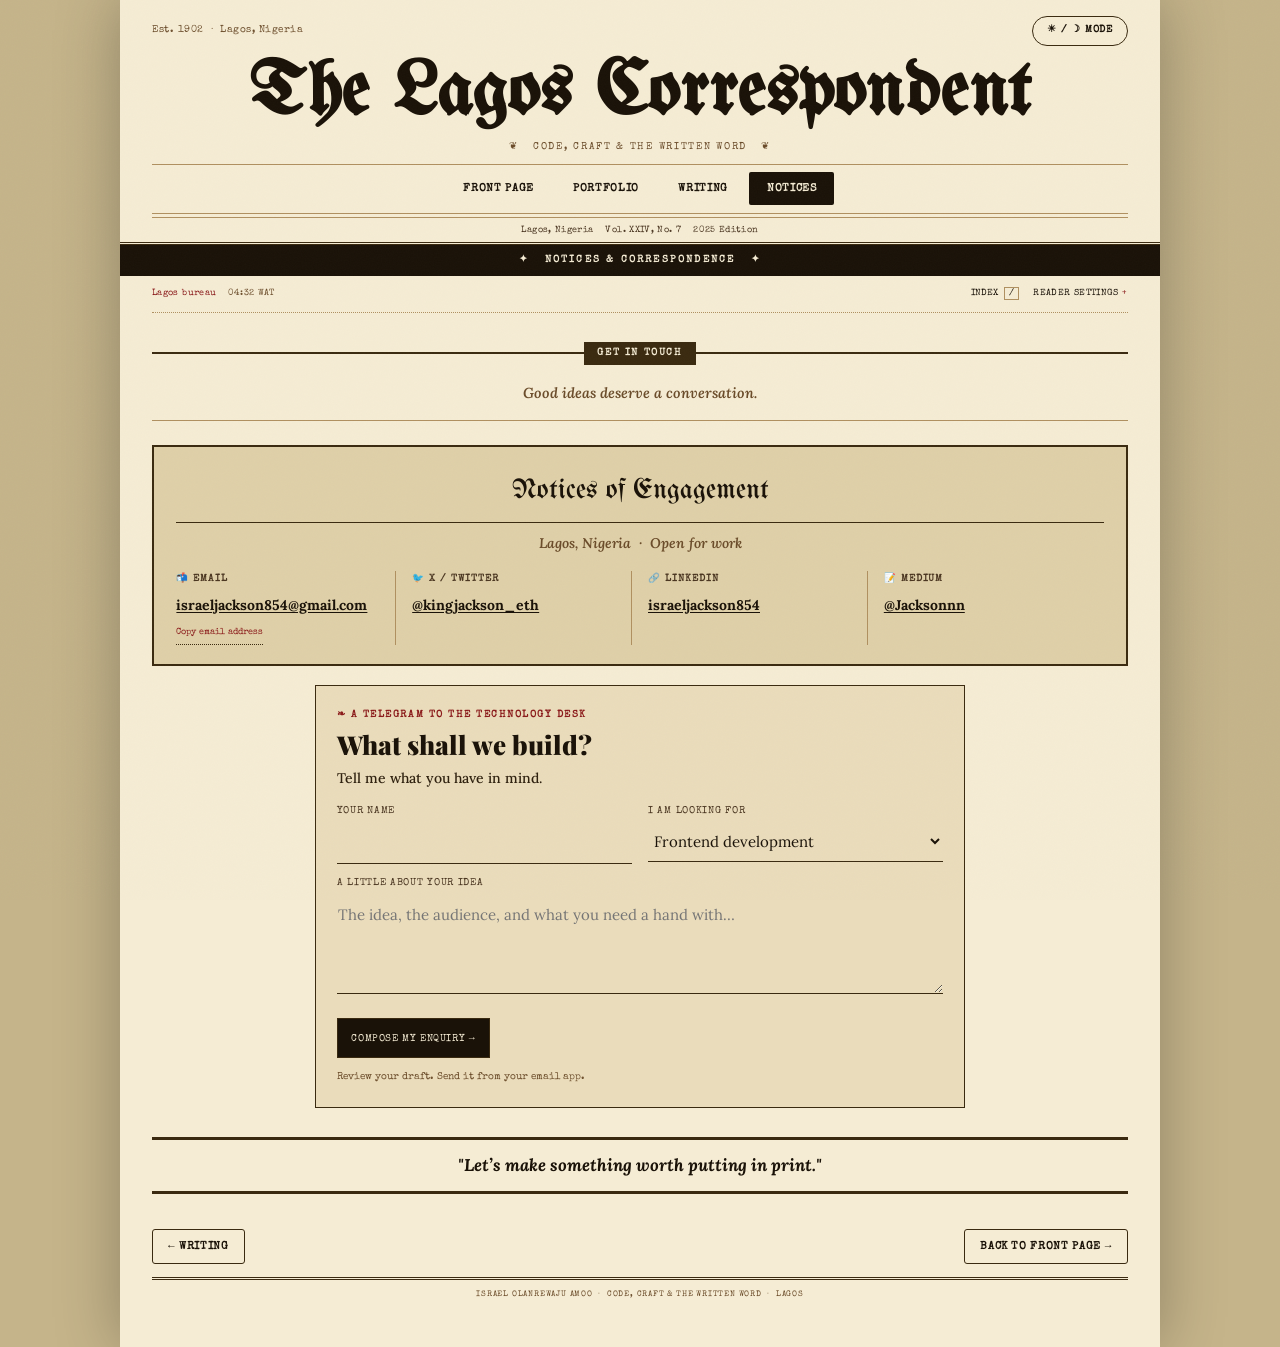
==== notices.html @ 64c0242b "Create the folded newspaper opening and a quieter front page Replace the generic page motion with pr" ====
<!DOCTYPE html>
<html lang="en" data-theme="light">
<head>
<meta charset="UTF-8">
<meta name="viewport" content="width=device-width, initial-scale=1.0">
<title>Notices — The Lagos Correspondent</title>
<meta name="description" content="Get in touch with Israel Olanrewaju Amoo — open for frontend development, Web3 content and writing commissions. Email, X, LinkedIn and Medium.">
<meta name="author" content="Israel Olanrewaju Amoo">
<link rel="canonical" href="https://jacksonx28.github.io/portfolio/notices.html">
<link rel="icon" href="data:image/svg+xml,%3Csvg xmlns='http://www.w3.org/2000/svg' viewBox='0 0 100 100'%3E%3Ctext y='.9em' font-size='90'%3E%F0%9F%93%B0%3C/text%3E%3C/svg%3E">
<meta property="og:type" content="website">
<meta property="og:site_name" content="The Lagos Correspondent">
<meta property="og:title" content="Notices — Get In Touch">
<meta property="og:description" content="Open for dev work, Web3 content and writing commissions. Four ways to reach me.">
<meta property="og:url" content="https://jacksonx28.github.io/portfolio/notices.html">
<meta name="twitter:card" content="summary">
<meta name="twitter:title" content="Notices — Get In Touch">
<meta name="twitter:description" content="Open for dev work, Web3 content and writing commissions. Four ways to reach me.">
<link href="https://fonts.googleapis.com/css2?family=UnifrakturMaguntia&family=Playfair+Display:ital,wght@0,400;0,700;0,900;1,400;1,700&family=Lora:ital,wght@0,400;0,500;0,600;0,700;1,400;1,600&family=Special+Elite&display=swap" rel="stylesheet">
<script src="theme.js?v=2"></script>
<link rel="stylesheet" href="style.css">
<link rel="stylesheet" href="interactions.css">
<link rel="stylesheet" href="frontpage.css">
</head>
<body>
<a class="skip-link" href="#main-content">Skip to content</a>
<div class="paper-curtain" id="paper-curtain" aria-hidden="true"><div class="curtain-sheet curtain-sheet-left"><div class="curtain-cover">
  <div class="curtain-edition"><span>Independent mind. Lagos edition.</span><span>Code · Craft · Curiosity</span></div>
  <div class="curtain-masthead">The Lagos Correspondent</div>
  <div class="curtain-dateline"><span>A portfolio by Israel Amoo</span><span>Fresh off the press</span><span>No. 001</span></div>
  <div class="curtain-story"><div class="curtain-headline">Stories worth<br><em>building.</em></div><figure><img class="curtain-story-photo" src="israel-portrait.jpg" alt="" width="175" height="206"><figcaption class="curtain-story-caption">Builder. Writer.<br>Lagos-made.</figcaption></figure></div>
  <div class="curtain-rule"></div><div class="curtain-footer"><span>Frontend engineering · Technical writing · Product</span><span>Open a new chapter →</span></div>
</div></div><div class="curtain-sheet curtain-sheet-right"><div class="curtain-cover">
  <div class="curtain-edition"><span>Independent mind. Lagos edition.</span><span>Code · Craft · Curiosity</span></div>
  <div class="curtain-masthead">The Lagos Correspondent</div>
  <div class="curtain-dateline"><span>A portfolio by Israel Amoo</span><span>Fresh off the press</span><span>No. 001</span></div>
  <div class="curtain-story"><div class="curtain-headline">Stories worth<br><em>building.</em></div><figure><img class="curtain-story-photo" src="israel-portrait.jpg" alt="" width="175" height="206"><figcaption class="curtain-story-caption">Builder. Writer.<br>Lagos-made.</figcaption></figure></div>
  <div class="curtain-rule"></div><div class="curtain-footer"><span>Frontend engineering · Technical writing · Product</span><span>Open a new chapter →</span></div>
</div></div></div>
<button class="paper-skip" id="skip-paper" type="button" hidden>Skip opening · Esc</button>
<button class="paper-unfold" id="unfold-paper" type="button" hidden>Unfold the paper ↗</button>
<div class="reading-progress" aria-hidden="true"></div>
<div class="scan-line"></div>
<div class="newspaper">

  <header class="masthead">
    <div class="masthead-top">
      <span class="left-text">Est. 1902 &nbsp;·&nbsp; Lagos, Nigeria</span>
      <button class="theme-toggle" aria-label="Toggle light or dark mode">☀ / ☽ Mode</button>
    </div>
    <h1 class="paper-title"><a href="index.html">The Lagos Correspondent</a></h1>
    <p class="paper-subtitle">❦ &nbsp; Code, Craft &amp; the Written Word &nbsp; ❦</p>
    <nav class="masthead-nav" aria-label="Main navigation">
      <a href="index.html">Front Page</a>
      <a href="portfolio.html">Portfolio</a>
      <a href="writing.html">Writing</a>
      <a href="notices.html" class="current" aria-current="page">Notices</a>
    </nav>
    <div class="masthead-dateline">
      <span>Lagos, Nigeria</span>
      <span>Vol. XXIV, No. 7</span>
      <span>2025 Edition</span>
    </div>
  </header>

  <div class="edition-banner">✦ &nbsp; Notices &amp; Correspondence &nbsp; ✦</div>


  <div class="edition-tools" aria-label="Reading room controls" data-enhancement hidden>
    <div class="edition-tools-group"><span class="edition-seal">Lagos bureau</span><time class="edition-clock"></time></div>
    <div class="edition-tools-group"><button type="button" data-open-index aria-haspopup="dialog" aria-controls="edition-index">Index <kbd>/</kbd></button><details class="edition-preferences"><summary>Reader settings</summary><div class="preferences-panel"><button type="button" data-toggle-motion aria-pressed="true">Motion: on</button><button type="button" data-toggle-sound aria-pressed="false">Sound: off</button><button type="button" data-replay-press>Replay opening ↗</button></div></details></div>
  </div>



  <main class="content-wrapper" id="main-content">
    <div class="section-head">
      <div class="section-head-rule"></div>
      <div class="section-head-label">Get In Touch</div>
      <div class="section-head-rule"></div>
    </div>

    <p class="supplement-intro">Good ideas deserve a conversation.</p>

    <div class="classifieds">
      <div class="classifieds-head">Notices of Engagement</div>
      <p class="classifieds-intro">Lagos, Nigeria &nbsp;·&nbsp; Open for work</p>
      <div class="classifieds-grid">
        <div class="classified-item">
          <div class="classified-label">📬 Email</div>
          <div class="classified-value"><a href="mailto:israeljackson854@gmail.com">israeljackson854@gmail.com</a><button class="copy-contact" type="button" data-copy-email data-enhancement hidden>Copy email address</button></div>
        </div>
        <div class="classified-item">
          <div class="classified-label">🐦 X / Twitter</div>
          <div class="classified-value"><a href="https://x.com/kingjackson_eth" target="_blank" rel="noopener">@kingjackson_eth</a></div>
        </div>
        <div class="classified-item">
          <div class="classified-label">🔗 LinkedIn</div>
          <div class="classified-value"><a href="https://www.linkedin.com/in/israeljackson854/" target="_blank" rel="noopener">israeljackson854</a></div>
        </div>
        <div class="classified-item">
          <div class="classified-label">📝 Medium</div>
          <div class="classified-value"><a href="https://medium.com/@Jacksonnn" target="_blank" rel="noopener">@Jacksonnn</a></div>
        </div>
      </div>
    </div>


    <form class="telegram-form reveal" id="telegram-form" data-enhancement hidden>
      <p class="eyebrow">❧ A telegram to the technology desk</p>
      <h2 class="headline hl-lg">What shall we build?</h2>
      <p class="body-text" style="font-size:14px">Tell me what you have in mind.</p>
      <div class="telegram-fields">
        <div><label for="enquiry-name">Your name</label><input id="enquiry-name" name="name" maxlength="80" autocomplete="name" required></div>
        <div><label for="enquiry-kind">I am looking for</label><select id="enquiry-kind" name="kind"><option>Frontend development</option><option>Technical writing</option><option>Product development</option><option>Web3 collaboration</option><option>Something else</option></select></div>
      </div>
      <label for="enquiry-idea">A little about your idea</label>
      <textarea id="enquiry-idea" name="idea" rows="3" maxlength="1200" placeholder="The idea, the audience, and what you need a hand with…" required></textarea>
      <div class="edition-actions"><button class="edition-action primary" type="submit">Compose my enquiry →</button></div>
      <p class="edition-note" style="margin-top:.7rem">Review your draft. Send it from your email app.</p>
      <div class="telegram-preview" id="telegram-preview" hidden></div>
      <div class="edition-actions" id="enquiry-actions" hidden><a class="edition-action primary" id="open-enquiry" href="mailto:israeljackson854@gmail.com">Open in email app ↗</a><button class="edition-action" type="button" id="copy-enquiry">Copy draft</button></div>
    </form>

    <div class="pull-quote" style="margin-top:1.8rem;">
      <p>"Let’s make something worth putting in print."</p>
    </div>

  </main>

  <div class="page-flip">
    <a href="writing.html">← Writing</a>
    <a href="index.html">Back to Front Page →</a>
  </div>

  <hr class="footer-rule">
  <div class="footer-text">ISRAEL OLANREWAJU AMOO &nbsp;·&nbsp; CODE, CRAFT &amp; THE WRITTEN WORD &nbsp;·&nbsp; LAGOS</div>

</div>


<dialog class="edition-dialog" id="edition-index" aria-labelledby="edition-index-title">
  <div class="dialog-head"><div><p class="eyebrow">❧ Find your next story</p><h2 id="edition-index-title">The Edition Index</h2></div><button class="dialog-close" type="button" data-close-dialog aria-label="Close edition index">✕</button></div>
  <label class="index-search-label" for="edition-search">Search projects, stories, or a page</label>
  <input class="edition-search" id="edition-search" type="search" placeholder="Try “Web3”, “restaurant”, or “Bitcoin”…" autocomplete="off">
  <p id="index-count" class="edition-note" role="status" aria-live="polite"></p>
  <ul class="index-results" id="index-results" aria-label="Search results"></ul>
  <p class="edition-note">Press Esc to return to your page. Open this index with / or Ctrl / ⌘ K.</p>
</dialog>
<div class="edition-toast" id="edition-status" role="status" aria-live="polite" hidden></div>
<button class="back-to-top" type="button" aria-label="Back to the masthead" hidden>↑</button>
<script type="application/json" id="edition-index-data">[{"title": "Meet Israel Olanrewaju Amoo", "description": "Frontend engineer, technical writer and product builder. Lagos, Nigeria.", "type": "Page 01 · Front page", "url": "index.html"}, {"title": "Shipped projects", "description": "Explore six builds across hospitality, property, commerce, Web3 and games.", "type": "Page 02 · Portfolio", "url": "portfolio.html"}, {"title": "Articles & threads", "description": "Bitcoin, ZK proofs, NFTs and Web3, explained simply.", "type": "Page 03 · Writing", "url": "writing.html"}, {"title": "Start a conversation", "description": "Build a project enquiry or find my email, X and LinkedIn.", "type": "Page 04 · Correspondence", "url": "notices.html"}, {"title": "Make your own front page", "description": "Typeset a headline and download your own newspaper keepsake.", "type": "Play · Printing room", "url": "index.html#press-room"}, {"title": "Lagos, before the internet", "description": "A 1926 newspaper record and a 1960 independence newsreel.", "type": "Explore · Lagos archive", "url": "index.html#lagos-archive"}, {"title": "Blackbell Nigeria", "description": "Fine dining restaurant — full menu presentation, clean booking experience.", "type": "Project · Design & development", "url": "portfolio.html#blackbell-nigeria"}, {"title": "Vistacraft Homes", "description": "Luxury off-plan apartments in Lekki, Lagos — premium real estate, built with precision.", "type": "Project · Design & development", "url": "portfolio.html#vistacraft-homes"}, {"title": "Villa Corallina", "description": "Private island sanctuary in Moorea, French Polynesia — five-star exclusivity, built to book.", "type": "Project · Design & development", "url": "portfolio.html#villa-corallina"}, {"title": "Figure234", "description": "Collectible figure ordering platform — built for serious collectors, optimised to convert.", "type": "Project · Design & development", "url": "portfolio.html#figure234"}, {"title": "Degen Lifestyles", "description": "Web3 Creator DAO — on-chain community for traders, builders and culture-native creators.", "type": "Project · Design & development", "url": "portfolio.html#degen-lifestyles"}, {"title": "Doodlemon Jigsaw", "description": "Interactive Web3 puzzle game — doodled Pokémon cards rebuilt piece by piece. Where Doodles meets Pokémon.", "type": "Project · Design & development", "url": "portfolio.html#doodlemon-jigsaw"}, {"title": "Citrea: Bringing ZK Rollups and Smart Contracts to Bitcoin", "description": "Bitcoin is the most secure blockchain — but it can't run smart contracts. Citrea changes that with ZK rollups. Here's how.", "type": "Article · Medium", "url": "https://medium.com/@Jacksonnn/citrea-bringing-zk-rollups-and-smart-contracts-to-bitcoin-54c1bc8833cb"}, {"title": "The Blockchain Thread You Need to Read", "description": "A deep-dive thread on blockchain fundamentals, explained sharply and without jargon for builders and newcomers alike.", "type": "Article · Thread", "url": "https://x.com/kingjackson_eth/status/1885987423995195669"}, {"title": "Introducing Mittaria Origin 🧵", "description": "A Web3 project uniting co-owners, co-creators, and community — nurturing an animation-led NFT world unlike anything before it.", "type": "Article · Medium", "url": "https://medium.com/@Jacksonnn/introducing-mittaria-origin-b721bad26d1e"}, {"title": "NFTs Are Not Dead — You're Just Looking in the Wrong Place", "description": "The mainstream narrative killed NFTs. The builders didn't get the memo. A thread on what's actually happening on-chain.", "type": "Article · Thread", "url": "https://x.com/kingjackson_eth/status/2056751882916307359"}, {"title": "Brevis: The ZK Coprocessor Transforming Data-Driven Blockchain", "description": "Smart contracts are limited by what the chain allows them to see. Brevis unlocks off-chain data — securely, via ZK proofs.", "type": "Article · Medium", "url": "https://medium.com/@Jacksonnn/brevis-the-zk-coprocessor-transforming-data-driven-blockchain-cca587b9eef4"}, {"title": "Why ZK Proofs Are the Biggest Shift in Blockchain Since Ethereum", "description": "Zero-knowledge proofs sound academic. The implications are anything but. A thread breaking down why this matters right now.", "type": "Article · Thread", "url": "https://x.com/kingjackson_eth/status/1884619133150462299"}]</script>
<script src="press-transition.js" defer></script>
<script src="edition.js?v=2" defer></script>

</body>
</html>
---- style.css ----
/* ═══════════════════════════════════════════════
   THE LAGOS CORRESPONDENT — MASTER STYLESHEET
═══════════════════════════════════════════════ */

[data-theme="light"] {
  --ink:           #1a1208;
  --ink-light:     #2e200e;
  --paper:         #f5ecd4;
  --paper-dark:    #eadcbb;
  --paper-aged:    #dfd0a8;
  --rule:          #3a2a10;
  --rule-light:    #b09060;
  --red-ink:       #8b1a1a;
  --sepia:         #6b4c2a;
  --caption:       #4a3520;
  --tag-bg:        #8b1a1a;
  --tag-fg:        #f5ecd4;
  --toggle-bg:     #f5ecd4;
  --toggle-fg:     #1a1208;
  --toggle-border: #3a2a10;
  --card-bg:       #f5ecd4;
  --card-hover:    #eadcbb;
  --skills-bg:     #dfd0a8;
  --classifieds:   #dfd0a8;
  --pull-border:   #3a2a10;
  --body-bg:       #c5b48a;
  --shadow:        rgba(0,0,0,0.28);
  --ornament:      #6b4c2a;
  --byline-b:      #dfd0a8;
  --scan:          none;
  --card-border:   #3a2a10;
  --iframe-bg:     #e8d9b0;
  --nav-active:    #1a1208;
  --nav-active-fg: #f5ecd4;
}
[data-theme="dark"] {
  --ink:           #e8d9b0;
  --ink-light:     #d0bc90;
  --paper:         #0f0d09;
  --paper-dark:    #161309;
  --paper-aged:    #1e1a0e;
  --rule:          #b09060;
  --rule-light:    #5a4520;
  --red-ink:       #d8493a;
  --sepia:         #a07848;
  --caption:       #a08860;
  --tag-bg:        #c0392b;
  --tag-fg:        #f0e2c0;
  --toggle-bg:     #1e1a0e;
  --toggle-fg:     #e8d9b0;
  --toggle-border: #b09060;
  --card-bg:       #161309;
  --card-hover:    #1e1a0e;
  --skills-bg:     #1e1a0e;
  --classifieds:   #1e1a0e;
  --pull-border:   #b09060;
  --body-bg:       #080705;
  --shadow:        rgba(0,0,0,0.7);
  --ornament:      #b09060;
  --byline-b:      #2a2410;
  --scan:          block;
  --card-border:   #b09060;
  --iframe-bg:     #1e1a0e;
  --nav-active:    #b09060;
  --nav-active-fg: #0f0d09;
}

/* ── RESET ── */
*, *::before, *::after { box-sizing: border-box; margin: 0; padding: 0; }
html { scroll-behavior: smooth; }

/* ── QUILL CURSOR ── */
body {
  background: var(--body-bg);
  color: var(--ink);
  font-family: 'Lora', Georgia, 'Times New Roman', serif;
  font-size: 17px;
  line-height: 1.75;
  font-weight: 500;
  transition: background .3s, color .3s;
  cursor: url("data:image/svg+xml,%3Csvg xmlns='http://www.w3.org/2000/svg' width='32' height='32' viewBox='0 0 32 32'%3E%3Cpath fill='%231a1208' d='M27 2C19 2 8 12 6 22l4-2c2-6 8-13 15-16-3 6-7 13-13 18l2 4c8-5 14-16 13-24z'/%3E%3Cpath fill='%231a1208' d='M6 22l-2 6 6-2-4-4z'/%3E%3C/svg%3E") 0 30, crosshair;
}
[data-theme="dark"] body {
  cursor: url("data:image/svg+xml,%3Csvg xmlns='http://www.w3.org/2000/svg' width='32' height='32' viewBox='0 0 32 32'%3E%3Cpath fill='%23e8d9b0' d='M27 2C19 2 8 12 6 22l4-2c2-6 8-13 15-16-3 6-7 13-13 18l2 4c8-5 14-16 13-24z'/%3E%3Cpath fill='%23e8d9b0' d='M6 22l-2 6 6-2-4-4z'/%3E%3C/svg%3E") 0 30, crosshair;
}
a, button {
  cursor: url("data:image/svg+xml,%3Csvg xmlns='http://www.w3.org/2000/svg' width='32' height='32' viewBox='0 0 32 32'%3E%3Cpath fill='%238b1a1a' d='M27 2C19 2 8 12 6 22l4-2c2-6 8-13 15-16-3 6-7 13-13 18l2 4c8-5 14-16 13-24z'/%3E%3Cpath fill='%238b1a1a' d='M6 22l-2 6 6-2-4-4z'/%3E%3C/svg%3E") 0 30, pointer;
}

/* Paper grain */
body::before {
  content: '';
  position: fixed; inset: 0;
  background-image: url("data:image/svg+xml,%3Csvg xmlns='http://www.w3.org/2000/svg' width='300' height='300'%3E%3Cfilter id='n'%3E%3CfeTurbulence type='fractalNoise' baseFrequency='.75' numOctaves='4' stitchTiles='stitch'/%3E%3C/filter%3E%3Crect width='300' height='300' filter='url(%23n)' opacity='.05'/%3E%3C/svg%3E");
  pointer-events: none; z-index: 9999; opacity: .45;
}

.scan-line {
  display: var(--scan);
  position: fixed; top: 0; left: 0; right: 0; height: 2px;
  background: linear-gradient(90deg, transparent, rgba(176,144,96,.14), transparent);
  animation: scandown 7s linear infinite;
  pointer-events: none; z-index: 9998;
}
@keyframes scandown { 0%{top:0} 100%{top:100vh} }

.newspaper {
  max-width: 1040px;
  margin: 0 auto;
  background: var(--paper);
  min-height: 100vh;
  padding-bottom: 2rem;
  box-shadow: 0 0 60px var(--shadow);
  transition: background .3s;
}

/* ═══════════════════════════════════════════════
   MASTHEAD
═══════════════════════════════════════════════ */
.masthead {
  padding: 1rem 2rem 0;
  border-bottom: 3px double var(--rule);
}

.masthead-top {
  display: flex;
  justify-content: space-between;
  align-items: center;
  font-family: 'Special Elite', monospace;
  font-size: 10px;
  color: var(--sepia);
  margin-bottom: .5rem;
  letter-spacing: .05em;
}
.left-text { line-height: 1.5; }

.theme-toggle {
  background: var(--toggle-bg);
  color: var(--toggle-fg);
  border: 1.5px solid var(--toggle-border);
  padding: 5px 14px;
  font-family: 'Special Elite', monospace;
  font-size: 10px; font-weight: 700;
  letter-spacing: .08em; text-transform: uppercase;
  border-radius: 20px;
  transition: background .2s, color .2s;
  white-space: nowrap;
}
.theme-toggle:hover { background: var(--toggle-fg); color: var(--toggle-bg); }

hr.thin   { border: none; border-top: 1px solid var(--rule); margin: .35rem 0; }
hr.double { border: none; border-top: 3px double var(--rule); margin: .35rem 0; }

.paper-title {
  font-family: 'UnifrakturMaguntia', cursive;
  font-size: clamp(28px, 8vw, 76px);
  line-height: 1.05; text-align: center; color: var(--ink);
  letter-spacing: .01em; margin: .35rem 0;
  transition: color .3s;
}
.paper-title a { color: inherit; text-decoration: none; }

.paper-subtitle {
  font-family: 'Special Elite', monospace; font-size: 9.5px;
  text-align: center; letter-spacing: .18em; text-transform: uppercase;
  color: var(--sepia); margin: .15rem 0 .5rem;
}

/* ── NAV — always visible, wraps cleanly on all sizes ── */
.masthead-nav {
  display: flex;
  justify-content: center;
  flex-wrap: wrap;
  gap: .25rem;
  padding: .45rem .5rem;
  border-top: 1px solid var(--rule-light);
  border-bottom: 1px solid var(--rule-light);
  margin: .1rem 0 0;
}
.masthead-nav a {
  font-family: 'Special Elite', monospace;
  font-size: 11px; font-weight: 700;
  letter-spacing: .06em; text-transform: uppercase;
  color: var(--ink); text-decoration: none;
  padding: .45rem 1.1rem;
  border-radius: 2px;
  position: relative;
  transition: color .2s, background .2s;
  white-space: nowrap;
}
/* Subtle underline on hover */
.masthead-nav a::after {
  content: '';
  position: absolute;
  bottom: 4px; left: 1.1rem; right: 1.1rem;
  height: 1.5px;
  background: var(--rule);
  transform: scaleX(0);
  transform-origin: left;
  transition: transform .22s ease;
}
.masthead-nav a:hover { color: var(--ink); }
.masthead-nav a:hover::after { transform: scaleX(1); }
/* Current page — filled pill */
.masthead-nav a.current {
  background: var(--nav-active);
  color: var(--nav-active-fg);
  border-radius: 2px;
}
.masthead-nav a.current::after { display: none; }

.masthead-dateline {
  display: flex; justify-content: center;
  font-family: 'Special Elite', monospace; font-size: 9px;
  color: var(--caption); padding: .35rem 0 .2rem; letter-spacing: .04em;
  flex-wrap: wrap; gap: 12px;
  border-top: 1px solid var(--rule-light);
  margin-top: .2rem;
}

/* ── BREAKING STRIP ── */
.breaking-strip {
  display: flex;
  align-items: stretch;
  background: var(--paper-aged);
  border-top: 2px solid var(--rule);
  border-bottom: 2px solid var(--rule);
  overflow: hidden;
  min-height: 36px;
}
.breaking-label {
  background: var(--red-ink); color: #fff;
  padding: .45rem 1rem;
  font-family: 'Special Elite', monospace;
  font-size: 10px; font-weight: 700;
  letter-spacing: .14em; text-transform: uppercase;
  white-space: nowrap; flex-shrink: 0;
  display: flex; align-items: center;
}
.breaking-ticker-wrap {
  flex: 1; overflow: hidden;
  display: flex; align-items: center;
  padding: 0 1rem;
}
.breaking-ticker {
  font-family: 'Special Elite', monospace;
  font-size: 10.5px; font-weight: 700;
  color: var(--ink); letter-spacing: .03em; line-height: 1.5;
  display: inline-block;
}
.breaking-ticker.ticker-in  { animation: slideInUp .38s ease forwards; }
.breaking-ticker.ticker-out { animation: slideOutUp .38s ease forwards; }
@keyframes slideInUp  { from{opacity:0;transform:translateY(14px)} to{opacity:1;transform:translateY(0)} }
@keyframes slideOutUp { from{opacity:1;transform:translateY(0)} to{opacity:0;transform:translateY(-14px)} }

/* ── EDITION BANNER ── */
.edition-banner {
  background: var(--ink); color: var(--paper); text-align: center;
  padding: .4rem 2rem;
  font-family: 'Special Elite', monospace; font-size: 10px; font-weight: 700;
  letter-spacing: .22em; text-transform: uppercase;
  transition: background .3s, color .3s;
}

/* ── PAGE FLIP ── */
.page-flip {
  display: flex; justify-content: space-between; align-items: center;
  padding: 1rem 2rem 0;
  font-family: 'Special Elite', monospace; font-size: 11px;
  letter-spacing: .06em; text-transform: uppercase;
}
.page-flip a {
  color: var(--ink); text-decoration: none; font-weight: 700;
  border: 1.5px solid var(--rule); padding: 7px 15px; border-radius: 3px;
  transition: background .15s, color .15s;
}
.page-flip a:hover { background: var(--ink); color: var(--paper); }

/* ── FOOTER ── */
.footer-rule { border: none; border-top: 3px double var(--rule); margin: .8rem 2rem .5rem; }
.footer-text {
  text-align: center; font-family: 'Special Elite', monospace;
  font-size: 9px; font-weight: 700; color: var(--sepia); letter-spacing: .1em;
  line-height: 1.7; padding: 0 2rem .8rem;
}

/* ═══════════════════════════════════════════════
   LAYOUT
═══════════════════════════════════════════════ */
.content-wrapper { padding: 0 2rem; }

.section-head { display: flex; align-items: center; margin: 1.8rem 0 1rem; }
.section-head-rule { flex: 1; border-top: 2px solid var(--rule); }
.section-head-label {
  font-family: 'Special Elite', monospace; font-size: 10px; font-weight: 700;
  letter-spacing: .16em; text-transform: uppercase;
  color: var(--paper); background: var(--rule);
  padding: 3px 13px; white-space: nowrap;
}

/* ═══════════════════════════════════════════════
   TYPOGRAPHY
═══════════════════════════════════════════════ */
.eyebrow {
  font-family: 'Special Elite', monospace; font-size: 9.5px; font-weight: 700;
  letter-spacing: .16em; text-transform: uppercase;
  color: var(--red-ink); margin-bottom: .3rem;
}
.headline {
  font-family: 'Playfair Display', Georgia, serif;
  font-weight: 900; line-height: 1.15; color: var(--ink); margin-bottom: .4rem;
}
.hl-xl { font-size: clamp(22px, 4.5vw, 42px); }
.hl-lg  { font-size: clamp(18px, 3vw, 26px); }
.hl-md  { font-size: 20px; }
.hl-sm  { font-size: 16px; font-weight: 700; }

.deck {
  font-family: 'Lora', Georgia, serif; font-weight: 600; font-style: italic;
  font-size: 15.5px; color: var(--sepia); margin-bottom: .6rem; line-height: 1.65;
}
.byline {
  font-family: 'Special Elite', monospace; font-size: 10px; font-weight: 700;
  letter-spacing: .08em; text-transform: uppercase;
  color: var(--caption); margin-bottom: .75rem;
  padding-bottom: .5rem; border-bottom: 1px solid var(--byline-b);
}
.body-text {
  font-family: 'Lora', Georgia, serif;
  font-size: 15.5px; font-weight: 500; line-height: 1.8; color: var(--ink-light);
}
.body-text p + p { margin-top: .65rem; }
.body-text strong { font-weight: 700; color: var(--ink); }
.drop-cap::first-letter {
  font-family: 'Playfair Display', serif; font-size: 4em;
  font-weight: 900; float: left; line-height: .7;
  margin: .05em .1em 0 0; color: var(--ink);
}
.pull-quote {
  border-top: 3px solid var(--pull-border);
  border-bottom: 3px solid var(--pull-border);
  padding: .8rem .5rem; margin: 1.2rem 0; text-align: center;
}
.pull-quote p {
  font-family: 'Lora', serif; font-style: italic; font-weight: 700;
  font-size: 17px; color: var(--ink); line-height: 1.5;
}
.ornament { text-align: center; font-size: 16px; color: var(--ornament); margin: .5rem 0; letter-spacing: .22em; }

/* ═══════════════════════════════════════════════
   FRONT GRID
═══════════════════════════════════════════════ */
.front-grid {
  display: grid;
  grid-template-columns: 3fr 1px 2fr;
  gap: 0;
  border-bottom: 2px solid var(--rule);
  padding-bottom: 1.5rem;
}
.col-divider { background: var(--rule); width: 1px; margin: 0 1.4rem; }

/* Stats */
.stats-strip {
  display: flex;
  border: 1.5px solid var(--rule);
  margin-top: 1.4rem;
  background: var(--paper-aged);
  overflow: hidden;
}
.stat-item { flex: 1; padding: .85rem 1rem; display: flex; flex-direction: column; gap: .2rem; }
.stat-num {
  font-family: 'Playfair Display', serif; font-weight: 900;
  font-size: 15px; color: var(--ink); line-height: 1.1;
}
.stat-label {
  font-family: 'Special Elite', monospace; font-size: 8px; font-weight: 700;
  letter-spacing: .07em; text-transform: uppercase; color: var(--caption); line-height: 1.4;
}
.stat-divider { width: 1px; background: var(--rule); flex-shrink: 0; }

/* Portrait */
.portrait-box {
  border: 2px solid var(--rule); padding: 1rem; text-align: center;
  margin-bottom: 1rem; background: var(--paper-dark); transition: background .3s;
}
.portrait-circle {
  width: 104px; height: 104px; border-radius: 50%;
  border: 2px solid var(--rule); margin: 0 auto .6rem;
  background: var(--paper-aged); display: flex; align-items: center;
  justify-content: center; overflow: hidden; position: relative;
  box-shadow: inset 0 0 12px var(--shadow);
}
.portrait-photo {
  width: 100%; height: 100%;
  object-fit: cover; object-position: center 18%;
  border-radius: 50%; display: none;
  /* Ink-on-newsprint look: drop the colour, warm it to sepia, push contrast */
  filter: grayscale(1) sepia(.42) contrast(1.12) brightness(1.05);
}
/* In light mode, multiply the photo into the aged-paper tone so the highlights
   pick up the page colour instead of reading as bright white. */
[data-theme="light"] .portrait-photo { mix-blend-mode: multiply; }
[data-theme="dark"]  .portrait-photo { filter: grayscale(1) sepia(.3) contrast(1.15) brightness(1.12); }
/* Fine halftone dot grid — only when a real photo is present, not the initials */
.portrait-circle:has(.portrait-photo[src]:not([src=""]))::after {
  content: ""; position: absolute; inset: 0; border-radius: 50%; pointer-events: none;
  background-image: radial-gradient(var(--ink) .5px, transparent .6px);
  background-size: 3px 3px; mix-blend-mode: overlay; opacity: .32;
}
.portrait-photo[src]:not([src=""]) { display: block; }
.portrait-photo[src]:not([src=""]) + .portrait-initials { display: none; }
.portrait-initials { font-family: 'UnifrakturMaguntia', cursive; font-size: 34px; color: var(--ink); line-height: 1; }
.portrait-caption {
  font-family: 'Special Elite', monospace; font-size: 9.5px; font-weight: 700;
  letter-spacing: .06em; color: var(--caption);
  text-transform: uppercase; line-height: 1.8;
}

/* Skills */
.skills-box { border: 1px solid var(--rule); padding: .85rem; margin-bottom: 1rem; background: var(--skills-bg); }
.skills-box-head {
  font-family: 'Special Elite', monospace; font-size: 9.5px; font-weight: 700;
  letter-spacing: .14em; text-transform: uppercase; color: var(--ink);
  text-align: center; margin-bottom: .55rem;
  border-bottom: 1px solid var(--rule); padding-bottom: .4rem;
}
.skill-item {
  display: flex; justify-content: space-between; align-items: center;
  font-family: 'Special Elite', monospace; font-size: 10.5px; font-weight: 700;
  color: var(--ink-light); padding: 4px 0;
  border-bottom: 1px dotted var(--rule-light);
}
.skill-dots { letter-spacing: 3px; color: var(--sepia); font-size: 9px; }

/* Notice box */
.notice-box { border: 1px solid var(--rule); padding: 1rem; margin-bottom: 1rem; background: var(--paper-dark); }
.notice-box .eyebrow { margin-bottom: .4rem; }

/* CV download */
.cv-download-box { border: 1.5px solid var(--rule); padding: 1rem; margin-bottom: 1rem; background: var(--paper-aged); }
.cv-download-btn {
  display: inline-block;
  font-family: 'Special Elite', monospace; font-size: 10px; font-weight: 700;
  letter-spacing: .1em; text-transform: uppercase;
  color: var(--paper); background: var(--ink);
  padding: 8px 16px; text-decoration: none;
  border: 1.5px solid var(--ink); transition: background .2s, color .2s;
}
.cv-download-btn:hover { background: var(--red-ink); border-color: var(--red-ink); }

/* Archive stamp */
.archive-stamp {
  border: 1.5px solid var(--rule-light); padding: .7rem .9rem;
  text-align: center; display: flex; flex-direction: column; gap: .3rem;
  margin-bottom: 1rem;
}
.stamp-text {
  font-family: 'Special Elite', monospace; font-size: 9.5px; font-weight: 700;
  letter-spacing: .2em; text-transform: uppercase; color: var(--sepia);
}
.stamp-sub { font-family: 'Special Elite', monospace; font-size: 8.5px; color: var(--caption); line-height: 1.7; letter-spacing: .06em; }

/* Three col */
.three-col { display: grid; grid-template-columns: 1fr 1fr 1fr; gap: 0; border-bottom: 2px solid var(--rule); padding-bottom: 1.5rem; }
.col-art { padding: 0 1.1rem; border-right: 1px solid var(--rule); }
.col-art:first-child { padding-left: 0; }
.col-art:last-child  { border-right: none; padding-right: 0; }

/* ═══════════════════════════════════════════════
   PORTFOLIO
═══════════════════════════════════════════════ */
.supplement-intro {
  font-family: 'Lora', Georgia, serif; font-weight: 600; font-style: italic;
  font-size: 14.5px; color: var(--sepia); text-align: center;
  margin-bottom: 1.4rem; line-height: 1.7;
  border-bottom: 1px solid var(--rule-light); padding-bottom: .9rem;
}
.site-cards-grid { display: grid; grid-template-columns: repeat(2, 1fr); gap: 1.25rem; margin-bottom: 1.5rem; }
.site-card {
  background: var(--card-bg); border: 1.5px solid var(--card-border);
  display: flex; flex-direction: column;
  transition: background .15s, transform .2s, box-shadow .2s; overflow: hidden;
}
.site-card:hover { background: var(--card-hover); transform: translateY(-3px); box-shadow: 0 6px 24px var(--shadow); }
.card-chrome {
  background: var(--paper-aged); border-bottom: 1px solid var(--card-border);
  padding: 5px 8px; display: flex; align-items: center; gap: 6px; flex-shrink: 0;
}
.chrome-dots { display: flex; gap: 3px; flex-shrink: 0; }
.chrome-dot { width: 7px; height: 7px; border-radius: 50%; }
.cd-r { background: #8b1a1a; } .cd-y { background: #b8860b; } .cd-g { background: #2d6a2d; }
.chrome-url {
  flex: 1; background: var(--paper-dark);
  font-family: 'Special Elite', monospace; font-size: 8.5px; font-weight: 700;
  color: var(--sepia); padding: 3px 7px; border: 1px solid var(--rule-light);
  white-space: nowrap; overflow: hidden; text-overflow: ellipsis; border-radius: 3px;
}
.card-preview { width: 100%; height: 210px; position: relative; overflow: hidden; background: var(--iframe-bg); flex-shrink: 0; }
.card-preview iframe {
  width: 300%; height: 300%;
  transform: scale(.3333); transform-origin: top left;
  border: none; pointer-events: none; position: absolute; top: 0; left: 0;
  opacity: 0; transition: opacity .45s ease;
}
.card-preview iframe.loaded { opacity: 1; }
/* Poster behind the iframe: shown while loading, and left as a graceful
   fallback if the embed is blocked or fails to load. */
.preview-poster {
  position: absolute; inset: 0; z-index: 0;
  display: flex; flex-direction: column; align-items: center; justify-content: center;
  gap: .35rem; text-align: center; padding: 1rem;
  background:
    repeating-linear-gradient(45deg, transparent 0 10px, rgba(0,0,0,.02) 10px 20px),
    var(--paper-aged);
  border-bottom: 1px solid var(--card-border);
}
.preview-poster-mono {
  font-family: 'Playfair Display', serif; font-weight: 900; font-size: 30px;
  color: var(--ink); line-height: 1;
  width: 54px; height: 54px; display: flex; align-items: center; justify-content: center;
  border: 2px solid var(--rule); border-radius: 50%; background: var(--paper);
  margin-bottom: .15rem;
}
.preview-poster-name {
  font-family: 'Playfair Display', serif; font-weight: 700; font-size: 15px; color: var(--ink);
}
.preview-poster-note {
  font-family: 'Special Elite', monospace; font-size: 8.5px; font-weight: 700;
  letter-spacing: .12em; text-transform: uppercase; color: var(--sepia);
}
.card-preview-overlay { position: absolute; inset: 0; z-index: 2; }
.card-body { padding: .9rem 1rem; flex: 1; display: flex; flex-direction: column; gap: .35rem; }
.card-badges { display: flex; flex-wrap: wrap; gap: .35rem; margin-bottom: .1rem; }
.card-role {
  font-family: 'Special Elite', monospace; font-size: 8.5px; font-weight: 700;
  letter-spacing: .1em; text-transform: uppercase;
  color: var(--tag-fg); background: var(--tag-bg); padding: 2px 7px;
}
.demo-tag { background: var(--sepia) !important; }
.card-title { font-family: 'Playfair Display', serif; font-weight: 700; font-size: 17px; line-height: 1.25; color: var(--ink); }
.card-desc { font-family: 'Lora', serif; font-weight: 500; font-size: 14px; color: var(--sepia); line-height: 1.6; flex: 1; }
.card-link {
  display: inline-block; margin-top: .4rem;
  font-family: 'Special Elite', monospace; font-size: 9px; font-weight: 700;
  letter-spacing: .1em; text-transform: uppercase;
  color: var(--ink); text-decoration: none;
  border-bottom: 1.5px solid var(--rule-light); padding-bottom: 1px;
  transition: color .15s; align-self: flex-start;
}
.card-link:hover { color: var(--red-ink); border-color: var(--red-ink); }
.card-link-disabled {
  display: inline-block; margin-top: .4rem;
  font-family: 'Special Elite', monospace; font-size: 9px; font-weight: 700;
  letter-spacing: .1em; text-transform: uppercase;
  color: var(--rule-light); border-bottom: 1px dashed var(--rule-light);
  padding-bottom: 1px; cursor: default;
}

/* ═══════════════════════════════════════════════
   WRITING
═══════════════════════════════════════════════ */
.writing-layout { display: grid; grid-template-columns: 2fr 1fr; gap: 2rem; border-bottom: 2px solid var(--rule); padding-bottom: 1.5rem; }
.article-entry {
  display: grid; grid-template-columns: 64px 1fr;
  gap: 1rem; padding: .9rem 0;
  border-bottom: 1px solid var(--byline-b); align-items: start;
  text-decoration: none; color: inherit;
  transition: background .2s, padding-left .2s, padding-right .2s;
}
.article-entry:hover { background: var(--paper-dark); padding-left: .5rem; padding-right: .5rem; margin: 0 -.5rem; }
.article-entry:hover h3 { color: var(--red-ink); }
.article-source { font-family: 'Special Elite', monospace; font-size: 9px; font-weight: 700; color: var(--sepia); text-align: center; line-height: 1.4; letter-spacing: .04em; }
.source-icon { display: block; font-size: 22px; margin-bottom: 2px; color: var(--ink); }
.source-label { display: block; font-size: 8px; text-transform: uppercase; letter-spacing: .08em; color: var(--caption); }
.article-read-more {
  display: inline-block; margin-top: .5rem;
  font-family: 'Special Elite', monospace; font-size: 9px; font-weight: 700;
  letter-spacing: .1em; text-transform: uppercase;
  color: var(--red-ink); border-bottom: 1px solid var(--red-ink); padding-bottom: 1px;
}
.writing-list { list-style: none; }
.writing-list li { font-family: 'Lora', serif; font-weight: 600; font-size: 14px; color: var(--ink-light); padding: 5px 0; border-bottom: 1px dotted var(--rule-light); line-height: 1.5; }
.all-articles-btn {
  font-family: 'Special Elite', monospace; font-size: 10px; font-weight: 700;
  letter-spacing: .08em; text-transform: uppercase;
  color: var(--ink); text-decoration: none;
  border: 1.5px solid var(--rule); padding: 7px 16px;
  display: inline-block; transition: background .15s, color .15s;
}
.all-articles-btn:hover { background: var(--ink); color: var(--paper); }

/* ═══════════════════════════════════════════════
   NOTICES
═══════════════════════════════════════════════ */
.classifieds { background: var(--classifieds); border: 2px double var(--rule); padding: 1.2rem 1.4rem; margin-top: 1.5rem; }
.classifieds-head { font-family: 'UnifrakturMaguntia', cursive; font-size: 28px; text-align: center; color: var(--ink); margin-bottom: .5rem; border-bottom: 1px solid var(--rule); padding-bottom: .4rem; }
.classifieds-intro { text-align: center; font-family: 'Lora', serif; font-weight: 600; font-style: italic; font-size: 14px; color: var(--sepia); margin-bottom: 1rem; }
.classifieds-grid { display: grid; grid-template-columns: repeat(4, 1fr); gap: 1rem; }
.classified-item { border-right: 1px solid var(--rule-light); padding-right: 1rem; }
.classified-item:last-child { border-right: none; }
.classified-label { font-family: 'Special Elite', monospace; font-size: 9.5px; font-weight: 700; letter-spacing: .1em; text-transform: uppercase; color: var(--caption); margin-bottom: .3rem; }
.classified-value { font-family: 'Lora', serif; font-weight: 700; font-size: 14px; color: var(--ink); }
.classified-value a { color: var(--ink); text-decoration: underline; text-underline-offset: 2px; }

/* ═══════════════════════════════════════════════
   SCROLL REVEAL
═══════════════════════════════════════════════ */
.reveal { opacity: 0; transform: translateY(10px); transition: opacity .5s ease, transform .5s ease; }
.reveal.revealed { opacity: 1; transform: translateY(0); }

/* ═══════════════════════════════════════════════
   RESPONSIVE — TABLET ≤ 860px
═══════════════════════════════════════════════ */
@media (max-width: 860px) {
  .masthead { padding: 1rem 1.2rem 0; }
  .content-wrapper { padding: 0 1.2rem; }
  .front-grid { grid-template-columns: 1fr; }
  .col-divider { display: none; }
  .classifieds-grid { grid-template-columns: 1fr 1fr; }
  .classified-item:nth-child(2) { border-right: none; }
  .classified-item:nth-child(3) { border-right: 1px solid var(--rule-light); padding-top: .6rem; }
  .classified-item:nth-child(4) { padding-top: .6rem; }
  .page-flip { padding: 1rem 1.2rem 0; }
  .footer-rule { margin: .8rem 1.2rem .5rem; }
  .footer-text { padding: 0 1.2rem .8rem; }
}

/* ═══════════════════════════════════════════════
   RESPONSIVE — MOBILE ≤ 600px
═══════════════════════════════════════════════ */
@media (max-width: 600px) {
  .masthead { padding: .8rem 1rem 0; }
  .content-wrapper { padding: 0 1rem; }
  .masthead-top { font-size: 9px; }

  /* Nav — always visible, wraps into 2×2 grid on mobile */
  .masthead-nav {
    gap: .2rem;
    padding: .4rem;
  }
  .masthead-nav a {
    font-size: 10px;
    padding: .4rem .8rem;
    flex: 1 1 calc(50% - .2rem);
    text-align: center;
    border: 1px solid var(--rule-light);
    border-radius: 2px;
  }
  .masthead-nav a::after { display: none; }
  .masthead-nav a.current { border-color: var(--nav-active); }

  /* Breaking strip stacks */
  .breaking-strip { flex-direction: column; }
  .breaking-label { width: 100%; justify-content: center; padding: .35rem; text-align: center; }
  .breaking-ticker-wrap { padding: .35rem .8rem .45rem; }
  .breaking-ticker { font-size: 10px; }

  /* Stats wrap 2×2 */
  .stats-strip { flex-wrap: wrap; }
  .stat-item { flex: 1 1 45%; min-width: 0; border-bottom: 1px dotted var(--rule-light); }
  .stat-item:nth-last-child(-n+2) { border-bottom: none; }
  .stat-divider { display: none; }

  /* Cards, cols */
  .site-cards-grid { grid-template-columns: 1fr; gap: 1rem; }
  .card-preview { height: 185px; }
  .three-col { grid-template-columns: 1fr; }
  .col-art { padding: 1rem 0; border-right: none; border-bottom: 1px solid var(--rule); }
  .col-art:last-child { border-bottom: none; }
  .writing-layout { grid-template-columns: 1fr; gap: 0; }
  .classifieds-grid { grid-template-columns: 1fr; }
  .classified-item { border-right: none !important; border-bottom: 1px solid var(--rule-light); padding-bottom: .7rem; margin-bottom: .4rem; }
  .classified-item:last-child { border-bottom: none; margin-bottom: 0; }

  .page-flip { flex-wrap: wrap; gap: .5rem; justify-content: center; padding: 1rem 1rem 0; }
  .footer-rule { margin: .6rem 1rem .4rem; }
  .footer-text { padding: 0 1rem .6rem; font-size: 8px; }
  .masthead-dateline { font-size: 8.5px; gap: 6px; }
}

/* ═══════════════════════════════════════════════
   RESPONSIVE — SMALL MOBILE ≤ 380px
═══════════════════════════════════════════════ */
@media (max-width: 380px) {
  .paper-title { font-size: 24px; }
  .hl-xl { font-size: 20px; }
  .breaking-ticker { font-size: 9.5px; }
  .masthead-nav a { font-size: 9.5px; padding: .38rem .6rem; }
}

@media (prefers-reduced-motion: reduce) { .scan-line { animation: none; } * { transition: none !important; } }

/* ═══════════════════════════════════════════════
   KEYBOARD FOCUS — visible indicators for a11y
═══════════════════════════════════════════════ */
a:focus-visible,
button:focus-visible,
.theme-toggle:focus-visible,
.masthead-nav a:focus-visible,
.card-link:focus-visible,
.cv-download-btn:focus-visible,
.article-entry:focus-visible,
.card-preview-overlay:focus-visible,
.classified-value a:focus-visible {
  outline: 2.5px solid var(--red-ink);
  outline-offset: 3px;
  border-radius: 2px;
}
/* Card previews sit above the overlay link; lift the ring so it reads */
.card-preview-overlay:focus-visible { outline-offset: -3px; z-index: 2; }
/* Fallback for browsers without :focus-visible */
a:focus,
button:focus { outline-color: var(--red-ink); }
---- interactions.css ----
/* The reading room: motion and controls in the existing newspaper's type and ink. */
[hidden] { display: none !important; }
.sr-only { position: absolute; width: 1px; height: 1px; padding: 0; overflow: hidden; clip-path: inset(50%); white-space: nowrap; }
.skip-link { position: fixed; top: -100px; left: 1rem; z-index: 10010; padding: .6rem 1rem; background: var(--paper); color: var(--ink); border: 2px solid var(--red-ink); }
.skip-link:focus { top: 1rem; }
button, input, textarea, select { font: inherit; }
button:disabled { cursor: default; opacity: .6; }
button, input, textarea, select { touch-action: manipulation; }
:is(input, textarea, select):focus-visible { outline: 2px solid var(--red-ink); outline-offset: 3px; }
.reading-progress { position: fixed; inset: 0 0 auto; height: 3px; background: var(--red-ink); z-index: 10000; transform: scaleX(0); transform-origin: left; pointer-events: none; }
.edition-tools { display: flex; justify-content: space-between; align-items: center; flex-wrap: wrap; gap: .5rem 1rem; margin: 0 2rem; padding: .6rem 0; border-bottom: 1px dotted var(--rule-light); font: 9px 'Special Elite', monospace; color: var(--sepia); letter-spacing: .04em; }
.edition-tools-group { display: flex; align-items: center; flex-wrap: wrap; gap: .7rem; }
.edition-tools button { background: none; color: var(--ink); border: 0; padding: .4rem .1rem; font: inherit; text-transform: uppercase; }
.edition-tools button:hover { color: var(--red-ink); }
.edition-tools kbd { font: inherit; border: 1px solid var(--rule-light); padding: 1px 4px; margin-left: 3px; }
.edition-clock { font-variant-numeric: tabular-nums; }
.edition-seal { color: var(--red-ink); }
.edition-action { display: inline-flex; justify-content: center; align-items: center; gap: .4rem; min-height: 40px; border: 1px solid var(--rule); padding: .55rem .85rem; background: transparent; color: var(--ink); text-decoration: none; font: 10px 'Special Elite', monospace; letter-spacing: .06em; text-transform: uppercase; transition: background .2s, color .2s, transform .2s; }
.edition-action:hover { background: var(--ink); color: var(--paper); }
.edition-action.primary { background: var(--ink); color: var(--paper); }
.edition-action.primary:hover { background: var(--red-ink); }
.edition-note { font: 10px/1.7 'Special Elite', monospace; color: var(--sepia); }
.edition-actions { display: flex; flex-wrap: wrap; align-items: center; gap: .65rem; margin-top: .9rem; }
.front-page-links { display: flex; flex-wrap: wrap; gap: .6rem 1.3rem; margin: .7rem 0; }
.front-page-links a { color: var(--red-ink); text-decoration: none; border-bottom: 1px dotted var(--rule-light); font: 10px/1.8 'Special Elite', monospace; text-transform: uppercase; letter-spacing: .05em; }
.front-page-links a:hover { border-color: var(--red-ink); }
.ticker-pause { border: 0; border-left: 1px solid var(--rule-light); padding: .35rem .8rem; background: transparent; color: var(--ink); font: 9px 'Special Elite', monospace; text-transform: uppercase; }
.load-preview { position: absolute; bottom: 1rem; left: 50%; transform: translateX(-50%); z-index: 3; background: var(--paper); min-width: 140px; }
.reading-room { padding: 1.3rem 0 1.8rem; border-top: 3px double var(--rule); }
.reading-room > .section-head { margin-top: .3rem; }
.room-deck { max-width: 650px; margin: 0 auto 1.6rem; font: italic 14px/1.8 'Lora', serif; color: var(--sepia); text-align: center; }
.press-grid { display: grid; grid-template-columns: 1fr 1fr; gap: 2rem; align-items: center; }
.press-copy .headline { margin: .4rem 0 .7rem; }
.press-copy .body-text { font-size: 14px; }
.press-form label, .telegram-form label { display: block; font: 10px 'Special Elite', monospace; color: var(--caption); text-transform: uppercase; letter-spacing: .07em; margin: .9rem 0 .35rem; }
.press-form input, .telegram-form :is(input, textarea, select), .edition-search { width: 100%; min-width: 0; background: transparent; color: var(--ink); border: 0; border-bottom: 1px solid var(--rule); border-radius: 0; padding: .6rem .1rem; font: 15px/1.5 'Lora', serif; }
.press-form input { font-style: italic; }
.press-proof { position: relative; isolation: isolate; padding: 1.4rem 1.2rem; border: 1px solid var(--rule); background: var(--paper-dark); box-shadow: 5px 6px 0 var(--paper-aged), 6px 7px 0 var(--rule-light); text-align: center; transform: rotate(1.5deg); transition: transform .4s; overflow-wrap: anywhere; }
.press-proof:hover { transform: rotate(0); }
.proof-masthead { font: 30px/1.2 'UnifrakturMaguntia', Georgia, serif; color: var(--ink); }
.proof-date { display: flex; justify-content: space-between; gap: .5rem; border-block: 1px solid var(--rule); padding: .35rem 0; margin: .6rem 0; font: 8px 'Special Elite', monospace; text-transform: uppercase; }
.proof-headline { font: 900 clamp(24px, 3vw, 34px)/1.15 'Playfair Display', Georgia, serif; margin: .8rem 0; }
.proof-deck { font: italic 13px/1.65 'Lora', serif; }
.proof-lines { height: 50px; margin: 1rem 0; background: repeating-linear-gradient(transparent 0 5px, var(--rule-light) 5px 6px, transparent 6px 10px); opacity: .6; mask-image: linear-gradient(90deg, #000 0 30%, transparent 30% 34%, #000 34% 64%, transparent 64% 68%, #000 68%); }
.proof-stamp { display: inline-block; color: var(--red-ink); font: 11px 'Special Elite', monospace; border: 2px double currentColor; padding: .3rem .55rem; transform: rotate(-8deg); text-transform: uppercase; letter-spacing: .12em; }
.press-proof.pressed { animation: press-impression .55s ease; }
.archive-section { padding: 1.5rem 0 1.8rem; border-top: 3px double var(--rule); }
.archive-layout { display: grid; grid-template-columns: 125px 1fr; border: 1px solid var(--rule); background: var(--paper-dark); }
.archive-years { padding: 1rem; border-right: 1px solid var(--rule); display: flex; flex-direction: column; gap: .5rem; }
.archive-years button { display: block; padding: .7rem .3rem; border: 1px solid transparent; border-bottom-color: var(--rule-light); background: transparent; color: var(--sepia); font: 700 23px/1.2 'Playfair Display', serif; }
.archive-years button[aria-pressed="true"] { border-color: var(--rule); color: var(--paper); background: var(--ink); }
.archive-years .edition-note { margin-top: auto; padding-top: 1rem; }
.archive-panel { padding: 1.4rem 1.7rem; min-width: 0; }
.archive-panel .headline { margin: .5rem 0; }
.archive-panel .body-text { font-size: 14px; }
.archive-number { display: block; font: 900 52px/1 'Playfair Display', serif; color: var(--red-ink); float: right; padding-left: 1rem; opacity: .75; }
.archive-panel.is-changing { animation: ink-arrive .45s both; }
.film-window { aspect-ratio: 16/9; display: grid; place-items: center; background: var(--ink); color: var(--paper); border: 5px double var(--paper-aged); margin: .8rem 0 1rem; text-align: center; position: relative; overflow: hidden; }
.film-window::before, .film-window::after { content: ''; position: absolute; inset: 0 auto 0 8px; width: 9px; background: repeating-linear-gradient(transparent 0 12px, var(--paper-aged) 12px 22px, transparent 22px 30px); opacity: .5; }
.film-window::after { right: 8px; left: auto; }
.film-title { padding: 1rem 2rem; }
.film-title strong { display: block; font: 700 clamp(22px, 4vw, 36px)/1.2 'Playfair Display', serif; margin-bottom: .6rem; }
.film-title span { font: 9px 'Special Elite', monospace; letter-spacing: .14em; text-transform: uppercase; }
.filter-bar { display: flex; flex-wrap: wrap; align-items: center; gap: .5rem; margin: 1rem 0 1.3rem; border-block: 1px solid var(--rule-light); padding: .6rem 0; }
.filter-bar button { min-height: 36px; background: transparent; color: var(--sepia); border: 1px solid transparent; padding: .4rem .7rem; font: 10px 'Special Elite', monospace; text-transform: uppercase; }
.filter-bar button[aria-pressed="true"] { color: var(--paper); background: var(--ink); border-color: var(--ink); }
.filter-bar button:hover { border-color: var(--rule-light); }
.filter-count { margin-left: auto; font: 9px 'Special Elite', monospace; color: var(--sepia); }
.site-card { transform-style: preserve-3d; }
.site-card.in-view { animation: ink-arrive .5s both; }
.project-note { display: flex; justify-content: space-between; align-items: baseline; gap: 1rem; margin-top: .3rem; }
.project-note button, .bookmark-button { border: 0; border-bottom: 1px dotted var(--rule-light); background: transparent; color: var(--red-ink); padding: .4rem 0; font: 9px 'Special Elite', monospace; text-transform: uppercase; letter-spacing: .04em; }
.project-note button:hover, .bookmark-button:hover { border-bottom-color: var(--red-ink); }
.article-wrap { position: relative; }
.article-wrap .article-entry { padding-bottom: 2.5rem; }
.bookmark-button { position: absolute; bottom: .5rem; right: 0; color: var(--sepia); }
.bookmark-button[aria-pressed="true"] { color: var(--red-ink); }
.empty-state { padding: 2rem 1rem; border: 1px dashed var(--rule-light); text-align: center; font: 14px/1.8 'Lora', serif; color: var(--sepia); }
.edition-dialog { position: fixed; inset: 0; margin: auto; width: min(660px, calc(100% - 2rem)); max-height: calc(100dvh - 3rem); overflow: auto; overscroll-behavior: contain; background: var(--paper); color: var(--ink); border: 3px double var(--rule); padding: 1.6rem; box-shadow: 0 18px 80px #0006; }
.edition-dialog[open] { animation: supplement-open .3s both; }
.edition-dialog::backdrop { background: #160e07aa; backdrop-filter: blur(3px); }
.dialog-head { display: flex; justify-content: space-between; align-items: flex-start; gap: 1rem; border-bottom: 3px double var(--rule); margin-bottom: 1rem; padding-bottom: .8rem; }
.dialog-head h2 { font: 700 25px/1.2 'Playfair Display', serif; }
.dialog-close { flex-shrink: 0; border: 1px solid var(--rule); color: var(--ink); background: transparent; min-width: 36px; min-height: 36px; font: 12px 'Special Elite', monospace; }
.dialog-close:hover { background: var(--ink); color: var(--paper); }
.index-search-label { display: block; font: 10px 'Special Elite', monospace; color: var(--sepia); margin-bottom: .3rem; }
.index-results { list-style: none; margin-top: 1rem; }
.index-results a { display: block; border-bottom: 1px dotted var(--rule-light); color: var(--ink); text-decoration: none; padding: .7rem .4rem; }
.index-results a:hover { background: var(--paper-dark); }
.index-result-meta { display: block; font: 9px 'Special Elite', monospace; text-transform: uppercase; color: var(--red-ink); }
.index-result-title { display: block; font: 700 15px/1.5 'Playfair Display', serif; }
.index-result-desc { display: block; font: 12px/1.6 'Lora', serif; color: var(--sepia); }
.project-detail-text { font: 14px/1.85 'Lora', serif; }
.project-detail-text h3 { font: 11px 'Special Elite', monospace; text-transform: uppercase; margin: 1.1rem 0 .4rem; }
.project-detail-text ul { padding-left: 1.2rem; }
.telegram-form { max-width: 650px; margin: 1.5rem auto 0; border: 1px solid var(--rule); padding: 1.3rem; background: var(--paper-dark); }
.telegram-form .headline { margin: .4rem 0; }
.telegram-form textarea { resize: vertical; min-height: 100px; }
.telegram-fields { display: grid; grid-template-columns: 1fr 1fr; gap: 1rem; }
.copy-contact { display: block; border: 0; border-bottom: 1px dotted var(--rule); background: transparent; color: var(--red-ink); font: 9px 'Special Elite', monospace; padding: .4rem 0; margin-top: .3rem; }
.telegram-preview { white-space: pre-wrap; margin-top: 1rem; padding: 1rem; border: 1px dashed var(--rule-light); font: 12px/1.8 'Special Elite', monospace; overflow-wrap: anywhere; }
.edition-toast { position: fixed; left: 50%; bottom: 1.2rem; transform: translateX(-50%); z-index: 10005; width: max-content; max-width: calc(100% - 2rem); padding: .7rem 1rem; background: var(--ink); color: var(--paper); border: 1px solid var(--rule-light); text-align: center; font: 11px/1.5 'Special Elite', monospace; box-shadow: 3px 3px 0 var(--red-ink); }
.back-to-top { position: fixed; bottom: 1rem; right: max(1rem, calc((100vw - 1040px)/2 + .7rem)); z-index: 8; border: 1px solid var(--rule); background: var(--paper); color: var(--ink); width: 40px; height: 40px; font: 18px 'Special Elite', monospace; box-shadow: 2px 2px 0 var(--rule-light); }
.ink-ripple { position: fixed; width: 34px; height: 34px; border: 1px solid var(--red-ink); border-radius: 50%; z-index: 10004; pointer-events: none; animation: ink-ripple .5s both; }
.portrait-box { perspective: 700px; }
.portrait-circle { transition: transform .45s, box-shadow .45s; }
.portrait-box:hover .portrait-circle { transform: rotateY(-12deg) rotateZ(-3deg); box-shadow: 5px 4px 0 var(--paper-aged); }
.section-head-label { transform-origin: center; }
.js-motion .section-head.revealed .section-head-label { animation: stamp-in .4s .1s both; }
/* Content stays readable if JavaScript or an enhancement fails. */
.reveal { opacity: 1; transform: none; }
.js-motion .reveal:not(.revealed) { opacity: 0; transform: translateY(15px); }
.js-motion .paper-title { animation: masthead-print .8s both; }
.js-motion .paper-subtitle { animation: ink-arrive .65s .15s both; }
.js-motion .newspaper { transform-origin: left center; }
.js-motion .newspaper.turning-page { animation: paper-turn-out .32s ease-in both; pointer-events: none; }
.js-motion.page-arriving .content-wrapper { animation: paper-turn-in .5s both; }
@keyframes masthead-print { from { clip-path: inset(0 100% 0 0); transform: translateY(4px); } to { clip-path: inset(0); transform: none; } }
@keyframes ink-arrive { from { opacity: 0; transform: translateY(12px); } to { opacity: 1; transform: none; } }
@keyframes stamp-in { from { transform: scale(1.15) rotate(-5deg); opacity: .4; } to { transform: none; opacity: 1; } }
@keyframes press-impression { 0% { transform: rotate(1.5deg); } 45% { transform: translateY(5px) rotate(0) scale(.98); box-shadow: 1px 1px 0 var(--rule); } 100% { transform: rotate(1.5deg); } }
@keyframes supplement-open { from { opacity: 0; transform: translateY(15px) rotate(-1deg) scale(.98); } to { opacity: 1; transform: none; } }
@keyframes paper-turn-out { to { opacity: .25; transform: perspective(1600px) rotateY(-9deg) translateX(-20px); filter: brightness(.85); } }
@keyframes paper-turn-in { from { opacity: .4; transform: perspective(1400px) rotateY(5deg) translateX(15px); } to { opacity: 1; transform: none; } }
@keyframes ink-ripple { from { opacity: .7; transform: translate(-50%, -50%) scale(.3); } to { opacity: 0; transform: translate(-50%, -50%) scale(1.8); } }
html[data-motion="off"] *, html[data-motion="off"] *::before, html[data-motion="off"] *::after { animation: none !important; transition: none !important; scroll-behavior: auto !important; }
html[data-motion="off"] .reveal { opacity: 1 !important; transform: none !important; }
@media (prefers-reduced-motion: reduce) { html { scroll-behavior: auto; } *, *::before, *::after { animation: none !important; transition: none !important; } .js-motion .reveal:not(.revealed) { opacity: 1; transform: none; } }
@media (max-width: 860px) { .edition-tools { margin-inline: 1.2rem; } }
@media (max-width: 600px) { .edition-tools { margin-inline: 1rem; gap: .2rem; } .edition-tools-group { gap: .55rem; } .edition-tools button { min-height: 34px; } .ticker-pause { border: 0; border-top: 1px dotted var(--rule-light); padding: .4rem; } .press-grid { grid-template-columns: 1fr; gap: 1.6rem; } .press-proof { margin: 0 .4rem .5rem 0; } .archive-layout { grid-template-columns: 1fr; } .archive-years { flex-direction: row; align-items: center; border-right: 0; border-bottom: 1px solid var(--rule); padding: .6rem 1rem; } .archive-years button { min-width: 70px; } .archive-years .edition-note { padding: 0; margin: 0 0 0 auto; font-size: 8px; max-width: 90px; } .archive-panel { padding: 1.1rem; } .archive-number { font-size: 40px; } .telegram-fields { grid-template-columns: 1fr; gap: 0; } .edition-dialog { padding: 1rem; } .filter-count { width: 100%; margin: .3rem 0; } .classified-value { overflow-wrap: anywhere; } }
@media print { .edition-tools, .reading-progress, .back-to-top, .press-form, .edition-actions, .filter-bar, .bookmark-button, .edition-dialog, .edition-toast { display: none !important; } body, .newspaper { background: white; color: black; box-shadow: none; } .reveal { opacity: 1 !important; transform: none !important; } }
---- frontpage.css ----
/* A quieter edition. The original paper, ink, and type remain the design system. */
.edition-tools { padding-block: .35rem; }
.edition-tools .edition-seal { font-size: 9px; }
.edition-preferences { position: relative; }
.edition-preferences > summary { cursor: pointer; list-style: none; color: var(--ink); padding: .5rem .1rem; text-transform: uppercase; }
.edition-preferences > summary::-webkit-details-marker { display: none; }
.edition-preferences > summary::after { content: ' +'; color: var(--red-ink); }
.edition-preferences[open] > summary::after { content: ' −'; }
.preferences-panel { position: absolute; right: 0; top: 100%; min-width: 175px; z-index: 30; border: 1px solid var(--rule); background: var(--paper); padding: .65rem .85rem; box-shadow: 4px 4px 0 var(--paper-aged); }
.preferences-panel button { display: block; width: 100%; text-align: left; border-bottom: 1px dotted var(--rule-light); min-height: 35px; }
.preferences-panel button:last-child { border: 0; }
.lean-front-grid { grid-template-columns: minmax(0, 1.5fr) 1px minmax(0, 1fr); padding-bottom: 1.5rem; align-items: start; }
.front-lead { padding-right: 1.8rem; }
.lean-front-grid > .col-divider { margin: 0; align-self: stretch; }
.front-byline { padding-left: 1.8rem; }
.lead-headline { font-size: clamp(42px, 5.6vw, 67px); line-height: 1.04; letter-spacing: -.045em; margin: .6rem 0 1rem; }
.lead-headline em { color: var(--red-ink); font-weight: 700; }
.front-lead .deck { max-width: 430px; font-size: 17px; font-weight: 400; line-height: 1.7; }
.front-lead .byline { margin-bottom: .5rem; font-size: 9px; }
.front-lead .front-page-links { gap: 1.1rem; margin: 1rem 0; }
.front-lead .front-page-links a { font-size: 11px; }
.byline-fold { border-top: 1px dotted var(--rule-light); margin-top: 1.2rem; padding-top: .7rem; }
.byline-fold summary { font: 10px/1.5 'Special Elite', monospace; text-transform: uppercase; color: var(--sepia); list-style: none; cursor: pointer; padding: .25rem 0; min-height: 36px; display: flex; align-items: center; justify-content: space-between; }
.byline-fold summary::-webkit-details-marker { display: none; }
.byline-fold summary::after { content: ' +'; float: right; color: var(--red-ink); }
.byline-fold[open] summary::after { content: ' −'; }
.byline-fold .body-text { font-size: 14px; padding-top: .8rem; }
.front-lead .stats-strip { margin-top: 1rem; border: 0; border-top: 3px double var(--rule-light); background: transparent; }
.front-lead .stat-item { padding: .75rem .6rem .1rem 0; }
.front-lead .stat-num { font-size: 30px; }
.front-lead .stat-label { font-size: 8px; font-weight: 400; }
.front-lead .stat-divider { display: none; }
.front-byline .portrait-box { padding: .8rem; position: relative; margin: 0; }
.front-byline .portrait-circle { width: 100%; height: 220px; border: 0; border-radius: 0; margin-bottom: .6rem; background: var(--paper-dark); }
.front-byline .portrait-photo { border-radius: 0; object-position: center 36%; filter: grayscale(1) sepia(.4) contrast(1.13); }
.front-byline .portrait-circle::after { border-radius: 0; }
.front-byline .portrait-caption { font-size: 9px; font-weight: 400; }
.portrait-edition-no { position: absolute; z-index: 2; top: 1.3rem; left: 1.1rem; font: 10px 'Special Elite', monospace; color: var(--paper); background: var(--ink); padding: .35rem .4rem; transform: rotate(-5deg); }
.front-byline .portrait-box:hover .portrait-circle { transform: none; box-shadow: none; }
.front-byline .portrait-box:hover .portrait-photo { filter: grayscale(.3) sepia(.15); }
.byline-meta { display: flex; justify-content: space-between; gap: 1rem; margin-top: .8rem; font: 9px/1.6 'Special Elite', monospace; color: var(--sepia); }
.byline-meta a { color: var(--ink); text-decoration: none; border-bottom: 1px dotted var(--rule-light); white-space: nowrap; }
.selected-dispatches { padding: 1.5rem 0; }
.selected-dispatches .section-head { margin-top: .2rem; }
.dispatch-grid { display: grid; grid-template-columns: 1fr 1fr; gap: 1.5rem; }
.dispatch { color: var(--ink); text-decoration: none; display: block; perspective: 900px; }
.dispatch-image { position: relative; border: 1px solid var(--rule); background: var(--paper-aged); aspect-ratio: 1.65; overflow: hidden; box-shadow: 3px 4px 0 var(--paper-dark); transition: transform .45s cubic-bezier(.2,.7,.2,1), box-shadow .45s; transform-origin: bottom center; }
.dispatch-image::after { content: ''; position: absolute; width: 30px; height: 30px; bottom: -1px; right: -1px; background: linear-gradient(135deg, transparent 48%, var(--rule-light) 49%, var(--paper) 51%); transform: translate(100%,100%); transition: transform .3s; }
.dispatch-image img, .project-shot { width: 100%; height: 100%; display: block; object-fit: cover; object-position: top; filter: grayscale(.8) sepia(.23) contrast(.95); transition: filter .5s, transform .65s; }
.dispatch:hover .dispatch-image, .dispatch:focus-visible .dispatch-image { transform: rotateX(4deg) rotateY(-2deg) translateY(-4px); box-shadow: 4px 8px 0 var(--paper-aged); }
.dispatch:hover img, .dispatch:focus-visible img { filter: none; transform: scale(1.025); }
.dispatch:hover .dispatch-image::after { transform: none; }
.dispatch figcaption { display: flex; justify-content: space-between; gap: 1rem; padding-top: .7rem; }
.dispatch-name { display: block; font: 700 20px/1.25 'Playfair Display', serif; }
.dispatch-meta { display: block; font: 9px 'Special Elite', monospace; text-transform: uppercase; color: var(--sepia); margin-top: .35rem; }
.dispatch-arrow { font: 25px 'Lora', serif; color: var(--red-ink); }
.dispatch-footer { display: flex; justify-content: space-between; align-items: center; flex-wrap: wrap; gap: .8rem; margin-top: 1.2rem; font: 10px 'Special Elite', monospace; }
.dispatch-footer a { color: var(--ink); text-decoration: none; border-bottom: 1px solid var(--rule-light); padding-bottom: .2rem; }
.sunday-supplement { border-block: 3px double var(--rule); margin-bottom: 1rem; }
.sunday-supplement > summary { padding: 1.1rem 0; list-style: none; cursor: pointer; display: flex; align-items: center; justify-content: space-between; gap: 1rem; }
.sunday-supplement > summary::-webkit-details-marker { display: none; }
.supplement-name { font: 700 24px/1.1 'Playfair Display', serif; color: var(--ink); }
.supplement-caption { display: block; font: 10px/1.6 'Special Elite', monospace; margin-top: .3rem; color: var(--sepia); }
.supplement-toggle { width: 32px; height: 32px; display: grid; place-items: center; border: 1px solid var(--rule); color: var(--red-ink); font: 22px 'Lora', serif; transition: transform .3s; }
.sunday-supplement[open] > summary .supplement-toggle { transform: rotate(45deg); }
.sunday-supplement .reading-room { border-top: 1px dotted var(--rule-light); padding-top: 1.4rem; }
.sunday-supplement .section-head { display: none; }
.sunday-supplement .archive-section .section-head { display: flex; }
.sunday-supplement .room-deck { margin-bottom: 1rem; font-size: 13px; }
.sunday-supplement .press-copy .headline { font-size: 27px; }
.sunday-supplement .press-copy .body-text { font-size: 13px; }
.reading-room, .archive-section { scroll-margin-top: 1rem; }
.site-card .card-chrome { display: none; }
.site-card .card-preview { height: auto; aspect-ratio: 1.6; border-bottom: 1px solid var(--rule); }
.site-card .project-shot { position: absolute; inset: 0; z-index: 1; }
.site-card:hover .project-shot { filter: none; }
.site-card .load-preview { opacity: 0; transform: translate(-50%, 7px); transition: opacity .2s, transform .2s; }
.site-card:hover .load-preview, .site-card:focus-within .load-preview { opacity: 1; transform: translate(-50%, 0); }
.site-card .card-role { align-self: flex-start; padding: 0; background: transparent; color: var(--sepia); }
.site-card .card-title { font-size: 23px; }
.site-card .card-desc { font-size: 13px; }
.site-card .card-body { padding: 1rem 1.1rem; }
.site-card .project-note { margin-top: .25rem; }
.card-actions { display: flex; justify-content: space-between; align-items: baseline; gap: 1rem; }
.site-card .card-link { margin: 0; }
.preview-poster { background: repeating-linear-gradient(0deg, transparent 0 13px, color-mix(in srgb,var(--rule-light) 10%,transparent) 13px 14px), var(--paper-dark); }
.preview-poster-mono { border-radius: 0; width: auto; height: auto; border: 0; background: none; font-size: 64px; font-family: 'UnifrakturMaguntia', serif; }
.preview-poster-name { font-size: 21px; }
.preview-poster-note { font-size: 9px; }
.article-entry .body-text { font-size: 13px !important; }
.writing-list li { font-size: 12px; }
.telegram-form { margin-top: 1.2rem; }
.footer-text { font-size: 8px; font-weight: 400; }

/* Printed sheets, split at the centre crease, open around the visitor. */
.paper-curtain { position: fixed; inset: 0; overflow: hidden; z-index: 10030; pointer-events: none; perspective: 1500px; visibility: hidden; contain: layout paint; }
.curtain-sheet { position: absolute; top: -2%; width: 50%; height: 104%; overflow: hidden; background: #f5ecd4; backface-visibility: hidden; will-change: transform; box-shadow: 0 0 65px #160e0766; }
.curtain-sheet-left { left: 0; transform-origin: 0 50%; transform: translateX(-110%) rotateY(35deg) rotate(-4deg); }
.curtain-sheet-right { right: 0; transform-origin: 100% 50%; transform: translateX(110%) rotateY(-35deg) rotate(4deg); }
.curtain-cover { position: absolute; top: 0; width: 200%; height: 100%; padding: clamp(75px,9vh,105px) clamp(25px,6vw,100px) clamp(30px,6vh,70px); color: #1a1208; background: radial-gradient(ellipse at center,#f5ecd4,#e7d5ae); display: flex; flex-direction: column; }
.curtain-sheet-left .curtain-cover { left: 0; }
.curtain-sheet-right .curtain-cover { right: 0; }
.curtain-cover::after { content: ''; position: absolute; inset: 0; background: linear-gradient(90deg,transparent 49.65%,#4a352020 49.95%,#fff5 50%,transparent 50.4%), linear-gradient(0deg,transparent 49.8%,#4a352018 50%,#fff4 50.15%,transparent 50.5%); pointer-events: none; }
.curtain-edition { display: flex; justify-content: space-between; gap: 1rem; padding-bottom: .75rem; border-bottom: 1px solid #3a2a10; font: 10px 'Special Elite', monospace; text-transform: uppercase; letter-spacing: .12em; }
.curtain-masthead { font: clamp(35px,7.5vw,103px)/1 'UnifrakturMaguntia',Georgia,serif; text-align: center; padding: .25em 0 .2em; border-bottom: 5px double #3a2a10; white-space: nowrap; letter-spacing: -.03em; }
.curtain-dateline { display: flex; justify-content: space-between; gap: 1rem; font: 9px 'Special Elite', monospace; padding: .65rem 0; text-transform: uppercase; border-bottom: 1px solid #3a2a10; }
.curtain-story { display: grid; grid-template-columns: 1fr 175px; gap: 2rem; margin: auto 0; align-items: center; padding: 1.5rem 0; }
.curtain-headline { font: 900 clamp(48px,9vw,132px)/.96 'Playfair Display',Georgia,serif; letter-spacing: -.065em; }
.curtain-headline em { color: #8b1a1a; font-weight: 700; }
.curtain-story-photo { width: 100%; aspect-ratio: .85; object-fit: cover; filter: grayscale(1) sepia(.65) contrast(1.15); border: 1px solid #3a2a10; mix-blend-mode: multiply; }
.curtain-story-caption { font: 9px/1.7 'Special Elite', monospace; text-transform: uppercase; border-bottom: 1px solid #3a2a10; padding: .6rem 0; }
.curtain-rule { height: 70px; flex-shrink: 0; background: repeating-linear-gradient(transparent 0 6px,#6b4c2a60 6px 7px,transparent 7px 11px); mask-image: repeating-linear-gradient(90deg,#000 0 22%,transparent 22% 26%); border-top: 3px double #3a2a10; padding-top: .5rem; }
.curtain-footer { display: flex; justify-content: space-between; gap: 1rem; font: 9px 'Special Elite',monospace; text-transform: uppercase; margin-top: .8rem; }
.paper-skip, .paper-unfold { position: fixed; z-index: 10035; background: #1a1208; color: #f5ecd4; border: 1px solid #1a1208; padding: .65rem 1rem; min-height: 40px; font: 10px 'Special Elite',monospace; text-transform: uppercase; letter-spacing: .06em; cursor: pointer; }
.paper-skip { top: 1rem; right: 1rem; }
.paper-unfold { bottom: 5.3rem; left: 50%; transform: translateX(-50%); box-shadow: 4px 4px 0 #8b1a1a; }
.paper-unfold:hover { background: #8b1a1a; }
html:is([data-press="intro"],[data-press="closed"],[data-press="waiting"],[data-press="covering"],[data-press="opening"]) .paper-curtain { visibility: visible; }
html:is([data-press="intro"],[data-press="closed"],[data-press="waiting"]) .curtain-sheet { transform: none; }
html[data-press="opening"] .curtain-sheet-left { animation: newspaper-open-left 980ms cubic-bezier(.65,0,.2,1) both; }
html[data-press="opening"] .curtain-sheet-right { animation: newspaper-open-right 980ms 35ms cubic-bezier(.65,0,.2,1) both; }
html[data-press="covering"] .curtain-sheet-left { animation: newspaper-close-left 330ms cubic-bezier(.6,0,.7,1) both; }
html[data-press="covering"] .curtain-sheet-right { animation: newspaper-close-right 330ms cubic-bezier(.6,0,.7,1) both; }
html.press-entering .newspaper { animation: edition-emerge 950ms .1s both; }
/* The large opening is the signature animation; type stays readable underneath. */
.js-motion .paper-title, .js-motion .paper-subtitle { animation: none; }
@keyframes newspaper-open-left { 0%,12% { transform: none; } 50% { transform: translateX(-22%) rotateY(18deg) rotate(-1deg); } 100% { transform: translateX(-115%) rotateY(38deg) rotate(-4deg); } }
@keyframes newspaper-open-right { 0%,12% { transform: none; } 50% { transform: translateX(22%) rotateY(-18deg) rotate(1deg); } 100% { transform: translateX(115%) rotateY(-38deg) rotate(4deg); } }
@keyframes newspaper-close-left { from { transform: translateX(-115%) rotateY(38deg) rotate(-4deg); } to { transform: none; } }
@keyframes newspaper-close-right { from { transform: translateX(115%) rotateY(-38deg) rotate(4deg); } to { transform: none; } }
@keyframes edition-emerge { from { transform: scale(.975); } to { transform: none; } }
@media (hover: none) { .site-card .load-preview { opacity: 1; transform: translateX(-50%); } }
@media (max-width: 860px) { .lean-front-grid { grid-template-columns: minmax(0,1.25fr) minmax(0,1fr); gap: 1.5rem; } .front-lead { padding: 0; } .front-byline { padding: 0; } .lean-front-grid > .col-divider { display: none; } .lead-headline { font-size: clamp(37px,6.5vw,56px); } .front-lead .deck { font-size: 15px; } .curtain-story { grid-template-columns: 1fr 140px; } }
@media (max-width: 600px) { .lean-front-grid { grid-template-columns: 1fr; gap: 1.1rem; } .lead-headline { font-size: clamp(44px,11vw,64px); margin: .5rem 0 .8rem; } .front-lead .deck { font-size: 16px; max-width: 350px; } .front-lead .stats-strip { margin-top: .6rem; } .front-lead .stat-item { flex: 1; border: 0; } .front-byline .portrait-box { display: grid; grid-template-columns: 100px 1fr; align-items: center; gap: 1rem; padding: .7rem; text-align: left; } .front-byline .portrait-circle { height: 100px; margin: 0; } .front-byline .portrait-caption { font-size: 9px; line-height: 1.8; } .portrait-edition-no { display: none; } .byline-meta { margin-top: .65rem; } .dispatch-grid { gap: 1rem; } .dispatch-image { aspect-ratio: 1.25; } .dispatch-name { font-size: 17px; } .dispatch-meta { font-size: 8px; line-height: 1.6; } .dispatch-arrow { font-size: 19px; } .supplement-name { font-size: 22px; } .curtain-cover { padding: 85px 22px 32px; } .curtain-masthead { font-size: clamp(26px,6.7vw,42px); padding-block: .5em; } .curtain-edition { font-size: 8px; letter-spacing: .04em; } .curtain-dateline { font-size: 7px; } .curtain-story { grid-template-columns: 1fr; gap: 1rem; padding: 1rem 0; } .curtain-headline { font-size: clamp(52px,13.5vw,83px); } .curtain-story figure { display: flex; align-items: center; gap: .8rem; max-width: 240px; } .curtain-story-photo { width: 70px; height: 70px; } .curtain-story-caption { border: 0; padding: 0; font-size: 8px; } .curtain-rule { height: 40px; } .curtain-footer { font-size: 7px; margin-top: .5rem; } .paper-unfold { bottom: 4rem; } .paper-skip { top: .7rem; right: .7rem; font-size: 9px; padding: .55rem .7rem; } }
@media (prefers-reduced-motion: reduce) { .paper-curtain, .paper-skip, .paper-unfold { display: none !important; } }
html[data-motion="off"] :is(.paper-curtain,.paper-skip,.paper-unfold) { display: none !important; }
@media print { .paper-curtain,.paper-skip,.paper-unfold,.edition-preferences { display: none !important; } .sunday-supplement:not([open]) { display: none; } .project-shot,.dispatch-image img { filter: none; } }
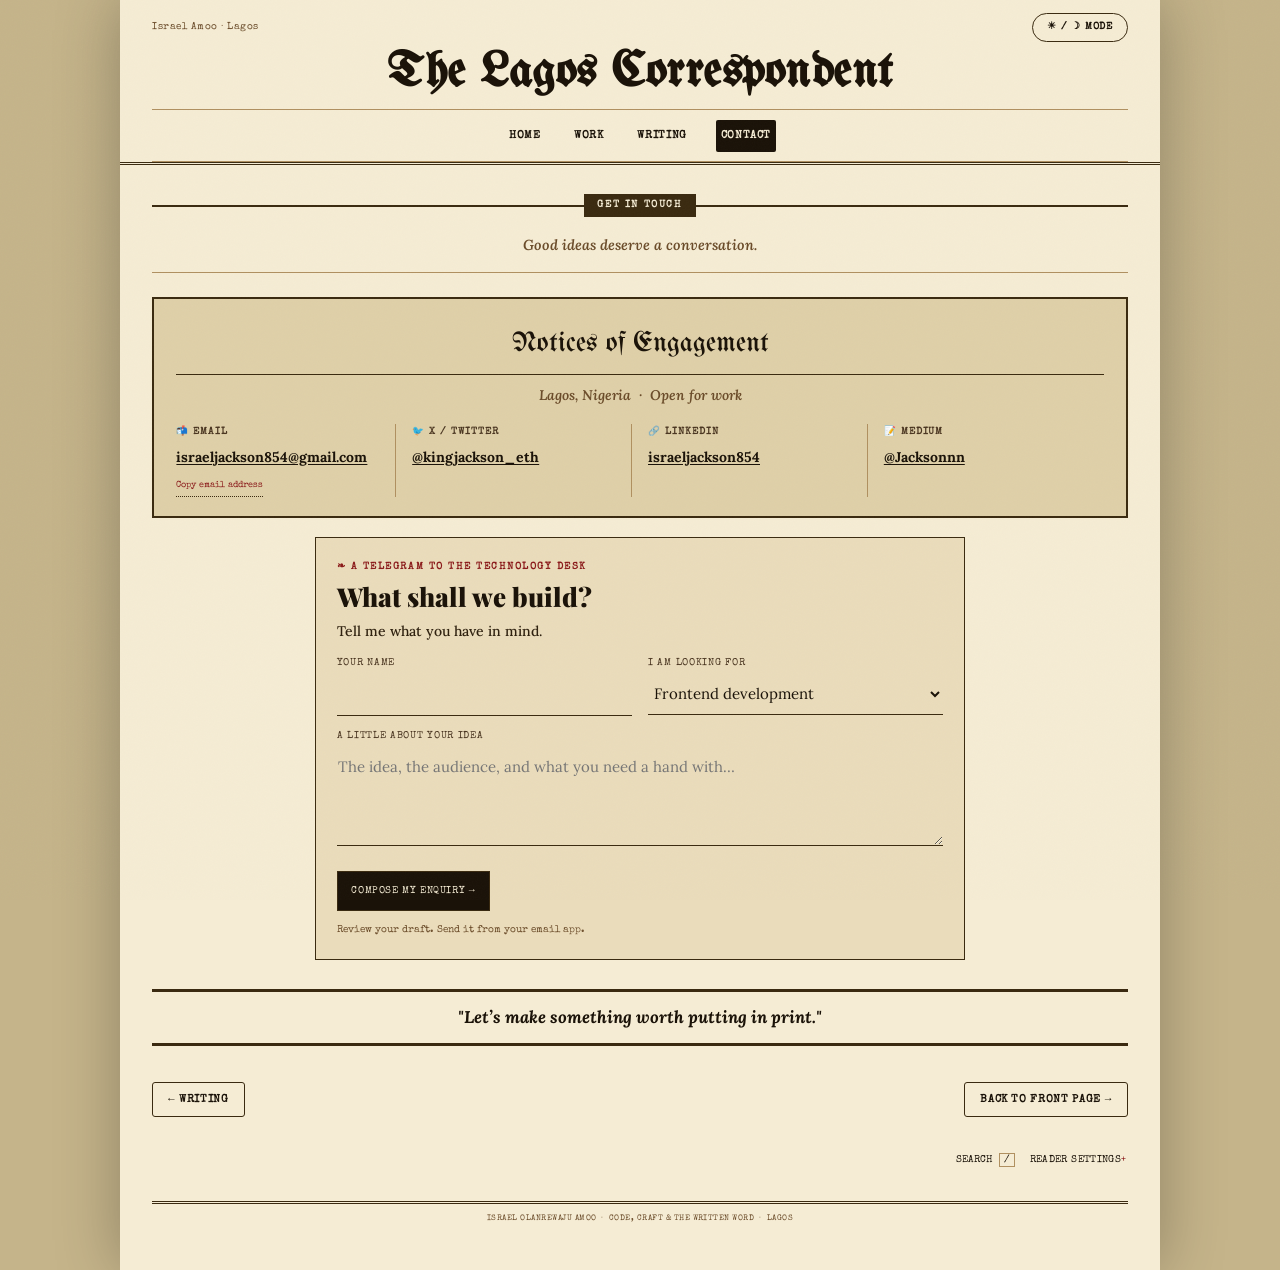
==== commit 3df8cb21: "Put project previews first and simplify portfolio navigation" ====
--- a/notices.html
+++ b/notices.html
@@ -17,10 +17,10 @@
 <meta name="twitter:title" content="Notices — Get In Touch">
 <meta name="twitter:description" content="Open for dev work, Web3 content and writing commissions. Four ways to reach me.">
 <link href="https://fonts.googleapis.com/css2?family=UnifrakturMaguntia&family=Playfair+Display:ital,wght@0,400;0,700;0,900;1,400;1,700&family=Lora:ital,wght@0,400;0,500;0,600;0,700;1,400;1,600&family=Special+Elite&display=swap" rel="stylesheet">
-<script src="theme.js?v=2"></script>
+<script src="theme.js?v=3"></script>
 <link rel="stylesheet" href="style.css">
 <link rel="stylesheet" href="interactions.css">
-<link rel="stylesheet" href="frontpage.css">
+<link rel="stylesheet" href="frontpage.css?v=3">
 </head>
 <body>
 <a class="skip-link" href="#main-content">Skip to content</a>
@@ -40,36 +40,24 @@
 <button class="paper-skip" id="skip-paper" type="button" hidden>Skip opening · Esc</button>
 <button class="paper-unfold" id="unfold-paper" type="button" hidden>Unfold the paper ↗</button>
 <div class="reading-progress" aria-hidden="true"></div>
-<div class="scan-line"></div>
 <div class="newspaper">
 
   <header class="masthead">
     <div class="masthead-top">
-      <span class="left-text">Est. 1902 &nbsp;·&nbsp; Lagos, Nigeria</span>
+      <span class="left-text">Israel Amoo · Lagos</span>
       <button class="theme-toggle" aria-label="Toggle light or dark mode">☀ / ☽ Mode</button>
     </div>
     <h1 class="paper-title"><a href="index.html">The Lagos Correspondent</a></h1>
-    <p class="paper-subtitle">❦ &nbsp; Code, Craft &amp; the Written Word &nbsp; ❦</p>
     <nav class="masthead-nav" aria-label="Main navigation">
-      <a href="index.html">Front Page</a>
-      <a href="portfolio.html">Portfolio</a>
+      <a href="index.html">Home</a>
+      <a href="portfolio.html">Work</a>
       <a href="writing.html">Writing</a>
-      <a href="notices.html" class="current" aria-current="page">Notices</a>
+      <a href="notices.html" class="current" aria-current="page">Contact</a>
     </nav>
-    <div class="masthead-dateline">
-      <span>Lagos, Nigeria</span>
-      <span>Vol. XXIV, No. 7</span>
-      <span>2025 Edition</span>
-    </div>
   </header>
 
-  <div class="edition-banner">✦ &nbsp; Notices &amp; Correspondence &nbsp; ✦</div>
 
 
-  <div class="edition-tools" aria-label="Reading room controls" data-enhancement hidden>
-    <div class="edition-tools-group"><span class="edition-seal">Lagos bureau</span><time class="edition-clock"></time></div>
-    <div class="edition-tools-group"><button type="button" data-open-index aria-haspopup="dialog" aria-controls="edition-index">Index <kbd>/</kbd></button><details class="edition-preferences"><summary>Reader settings</summary><div class="preferences-panel"><button type="button" data-toggle-motion aria-pressed="true">Motion: on</button><button type="button" data-toggle-sound aria-pressed="false">Sound: off</button><button type="button" data-replay-press>Replay opening ↗</button></div></details></div>
-  </div>
 
 
 
@@ -133,6 +121,10 @@
     <a href="index.html">Back to Front Page →</a>
   </div>
 
+  <div class="edition-tools" aria-label="Reading room controls" data-enhancement hidden>
+
+    <div class="edition-tools-group"><button type="button" data-open-index aria-haspopup="dialog" aria-controls="edition-index">Search <kbd>/</kbd></button><details class="edition-preferences"><summary>Reader settings</summary><div class="preferences-panel"><button type="button" data-toggle-motion aria-pressed="true">Motion: on</button><button type="button" data-toggle-sound aria-pressed="false">Sound: off</button><button type="button" data-replay-press>Replay opening ↗</button></div></details></div>
+  </div>
   <hr class="footer-rule">
   <div class="footer-text">ISRAEL OLANREWAJU AMOO &nbsp;·&nbsp; CODE, CRAFT &amp; THE WRITTEN WORD &nbsp;·&nbsp; LAGOS</div>
 
@@ -150,8 +142,8 @@
 <div class="edition-toast" id="edition-status" role="status" aria-live="polite" hidden></div>
 <button class="back-to-top" type="button" aria-label="Back to the masthead" hidden>↑</button>
 <script type="application/json" id="edition-index-data">[{"title": "Meet Israel Olanrewaju Amoo", "description": "Frontend engineer, technical writer and product builder. Lagos, Nigeria.", "type": "Page 01 · Front page", "url": "index.html"}, {"title": "Shipped projects", "description": "Explore six builds across hospitality, property, commerce, Web3 and games.", "type": "Page 02 · Portfolio", "url": "portfolio.html"}, {"title": "Articles & threads", "description": "Bitcoin, ZK proofs, NFTs and Web3, explained simply.", "type": "Page 03 · Writing", "url": "writing.html"}, {"title": "Start a conversation", "description": "Build a project enquiry or find my email, X and LinkedIn.", "type": "Page 04 · Correspondence", "url": "notices.html"}, {"title": "Make your own front page", "description": "Typeset a headline and download your own newspaper keepsake.", "type": "Play · Printing room", "url": "index.html#press-room"}, {"title": "Lagos, before the internet", "description": "A 1926 newspaper record and a 1960 independence newsreel.", "type": "Explore · Lagos archive", "url": "index.html#lagos-archive"}, {"title": "Blackbell Nigeria", "description": "Fine dining restaurant — full menu presentation, clean booking experience.", "type": "Project · Design & development", "url": "portfolio.html#blackbell-nigeria"}, {"title": "Vistacraft Homes", "description": "Luxury off-plan apartments in Lekki, Lagos — premium real estate, built with precision.", "type": "Project · Design & development", "url": "portfolio.html#vistacraft-homes"}, {"title": "Villa Corallina", "description": "Private island sanctuary in Moorea, French Polynesia — five-star exclusivity, built to book.", "type": "Project · Design & development", "url": "portfolio.html#villa-corallina"}, {"title": "Figure234", "description": "Collectible figure ordering platform — built for serious collectors, optimised to convert.", "type": "Project · Design & development", "url": "portfolio.html#figure234"}, {"title": "Degen Lifestyles", "description": "Web3 Creator DAO — on-chain community for traders, builders and culture-native creators.", "type": "Project · Design & development", "url": "portfolio.html#degen-lifestyles"}, {"title": "Doodlemon Jigsaw", "description": "Interactive Web3 puzzle game — doodled Pokémon cards rebuilt piece by piece. Where Doodles meets Pokémon.", "type": "Project · Design & development", "url": "portfolio.html#doodlemon-jigsaw"}, {"title": "Citrea: Bringing ZK Rollups and Smart Contracts to Bitcoin", "description": "Bitcoin is the most secure blockchain — but it can't run smart contracts. Citrea changes that with ZK rollups. Here's how.", "type": "Article · Medium", "url": "https://medium.com/@Jacksonnn/citrea-bringing-zk-rollups-and-smart-contracts-to-bitcoin-54c1bc8833cb"}, {"title": "The Blockchain Thread You Need to Read", "description": "A deep-dive thread on blockchain fundamentals, explained sharply and without jargon for builders and newcomers alike.", "type": "Article · Thread", "url": "https://x.com/kingjackson_eth/status/1885987423995195669"}, {"title": "Introducing Mittaria Origin 🧵", "description": "A Web3 project uniting co-owners, co-creators, and community — nurturing an animation-led NFT world unlike anything before it.", "type": "Article · Medium", "url": "https://medium.com/@Jacksonnn/introducing-mittaria-origin-b721bad26d1e"}, {"title": "NFTs Are Not Dead — You're Just Looking in the Wrong Place", "description": "The mainstream narrative killed NFTs. The builders didn't get the memo. A thread on what's actually happening on-chain.", "type": "Article · Thread", "url": "https://x.com/kingjackson_eth/status/2056751882916307359"}, {"title": "Brevis: The ZK Coprocessor Transforming Data-Driven Blockchain", "description": "Smart contracts are limited by what the chain allows them to see. Brevis unlocks off-chain data — securely, via ZK proofs.", "type": "Article · Medium", "url": "https://medium.com/@Jacksonnn/brevis-the-zk-coprocessor-transforming-data-driven-blockchain-cca587b9eef4"}, {"title": "Why ZK Proofs Are the Biggest Shift in Blockchain Since Ethereum", "description": "Zero-knowledge proofs sound academic. The implications are anything but. A thread breaking down why this matters right now.", "type": "Article · Thread", "url": "https://x.com/kingjackson_eth/status/1884619133150462299"}]</script>
-<script src="press-transition.js" defer></script>
-<script src="edition.js?v=2" defer></script>
+<script src="press-transition.js?v=3" defer></script>
+<script src="edition.js?v=3" defer></script>
 
 </body>
 </html>
--- a/frontpage.css
+++ b/frontpage.css
@@ -105,7 +105,7 @@
 .curtain-masthead { font: clamp(35px,7.5vw,103px)/1 'UnifrakturMaguntia',Georgia,serif; text-align: center; padding: .25em 0 .2em; border-bottom: 5px double #3a2a10; white-space: nowrap; letter-spacing: -.03em; }
 .curtain-dateline { display: flex; justify-content: space-between; gap: 1rem; font: 9px 'Special Elite', monospace; padding: .65rem 0; text-transform: uppercase; border-bottom: 1px solid #3a2a10; }
 .curtain-story { display: grid; grid-template-columns: 1fr 175px; gap: 2rem; margin: auto 0; align-items: center; padding: 1.5rem 0; }
-.curtain-headline { font: 900 clamp(48px,9vw,132px)/.96 'Playfair Display',Georgia,serif; letter-spacing: -.065em; }
+.curtain-headline { font: 900 clamp(48px,9vw,132px)/.96 'Playfair Display',Georgia,serif; letter-spacing: -.065em; word-spacing: .1em; }
 .curtain-headline em { color: #8b1a1a; font-weight: 700; }
 .curtain-story-photo { width: 100%; aspect-ratio: .85; object-fit: cover; filter: grayscale(1) sepia(.65) contrast(1.15); border: 1px solid #3a2a10; mix-blend-mode: multiply; }
 .curtain-story-caption { font: 9px/1.7 'Special Elite', monospace; text-transform: uppercase; border-bottom: 1px solid #3a2a10; padding: .6rem 0; }
@@ -135,3 +135,63 @@
 @media (prefers-reduced-motion: reduce) { .paper-curtain, .paper-skip, .paper-unfold { display: none !important; } }
 html[data-motion="off"] :is(.paper-curtain,.paper-skip,.paper-unfold) { display: none !important; }
 @media print { .paper-curtain,.paper-skip,.paper-unfold,.edition-preferences { display: none !important; } .sunday-supplement:not([open]) { display: none; } .project-shot,.dispatch-image img { filter: none; } }
+
+/* Work first: a short introduction, real previews, and quiet navigation. */
+.masthead { padding-top: .8rem; }
+.masthead-top { margin-bottom: .35rem; }
+.paper-title { font-size: clamp(29px,5vw,49px); margin: .2rem 0 .6rem; }
+.masthead-nav { margin-top: .5rem; padding-block: .6rem; gap: 1.5rem; }
+.masthead-nav a { font-size: 11px; padding: .4rem .3rem; }
+.reading-progress { display: none; }
+.edition-tools { justify-content: flex-end; margin: 1rem 2rem 0; border: 0; }
+.preferences-panel { top: auto; bottom: 100%; }
+.edition-tools button, .edition-preferences > summary { font-size: 10px; }
+.edition-preferences > summary { min-height: 44px; display: flex; align-items: center; }
+.js-motion .reveal:not(.revealed) { opacity: 1; transform: none; }
+.js-motion .section-head.revealed .section-head-label { animation: none; }
+.work-intro { padding: 1.6rem 0 1.3rem; display: flex; align-items: flex-end; justify-content: space-between; gap: 1.5rem; }
+.work-intro .eyebrow { font: 10px/1.7 'Special Elite',monospace; letter-spacing: .035em; margin: 0 0 .65rem; }
+.work-intro h2 { font: 700 clamp(30px,4.1vw,45px)/1.1 'Playfair Display',serif; letter-spacing: -.035em; margin: 0; }
+.work-intro h2 em { color: var(--red-ink); font-weight: 400; }
+.work-contact { font: 11px/1.6 'Special Elite',monospace; color: var(--ink); white-space: nowrap; padding: .7rem 0; text-underline-offset: 5px; }
+.work-section-heading { display: flex; justify-content: space-between; align-items: center; gap: 1rem; padding: .7rem 0 1rem; border-top: 3px double var(--rule); }
+.work-section-heading h2 { margin: 0; font: 10px 'Special Elite',monospace; text-transform: uppercase; letter-spacing: .08em; }
+.work-section-heading a { color: var(--ink); font: 11px 'Special Elite',monospace; text-decoration: none; padding-block: .35rem; }
+.selected-dispatches { padding: 0 0 1.4rem; }
+.dispatch-grid { gap: 1.8rem 1.4rem; }
+.dispatch-image { aspect-ratio: 1.65; box-shadow: none; }
+.dispatch-image img { filter: none; }
+.dispatch:hover .dispatch-image, .dispatch:focus-visible .dispatch-image { transform: translateY(-3px); box-shadow: 3px 4px 0 var(--paper-aged); }
+.dispatch:hover img { transform: scale(1.015); }
+.dispatch figcaption { padding-top: .7rem; }
+.dispatch-name { font-size: 21px; }
+.dispatch-meta { font-size: 10px; text-transform: none; letter-spacing: 0; margin-top: .2rem; }
+.about-correspondent { margin: 0; padding: .4rem 0; border-top: 1px solid var(--rule); }
+.about-correspondent > summary { font-size: 11px; color: var(--ink); }
+.about-inner { display: flex; gap: 1.1rem; align-items: flex-start; max-width: 640px; padding: .6rem 0 1.3rem; }
+.about-inner > img { object-fit: cover; filter: grayscale(1) sepia(.25); flex-shrink: 0; }
+.about-inner p { font: 14px/1.8 'Lora',serif; margin: 0 0 .8rem; }
+.about-links { display: flex; gap: 1.5rem; flex-wrap: wrap; font: 11px 'Special Elite',monospace; }
+.about-links a { color: var(--ink); text-underline-offset: 4px; }
+.sunday-supplement { border-block: 1px solid var(--rule); margin-bottom: 0; }
+.sunday-supplement > summary { padding: .8rem 0; }
+.supplement-name { font: 11px 'Special Elite',monospace; }
+.supplement-caption { display: none; }
+.supplement-toggle { border: 0; font-size: 18px; }
+.footer-text { letter-spacing: .06em; }
+@media (max-width:600px) {
+  .masthead-nav { gap: .8rem; flex-wrap: nowrap; justify-content: space-between; }
+  .masthead-nav a { font-size: 11px; padding: .55rem .25rem; }
+  .masthead-top { font-size: 9px; }
+  .work-intro { display: block; padding: 1.2rem 0 1rem; }
+  .work-intro .eyebrow { font-size: 9px; max-width: 310px; }
+  .work-intro h2 { font-size: clamp(29px,8vw,42px); }
+  .work-contact { display: inline-block; margin-top: .65rem; padding: .4rem 0; }
+  .dispatch-grid { grid-template-columns: 1fr; gap: 1.5rem; }
+  .dispatch-image { aspect-ratio: 1.65; }
+  .dispatch-name { font-size: 22px; }
+  .dispatch-meta { font-size: 10px; }
+  .about-inner > img { width: 70px; height: 85px; }
+  .about-inner { gap: .8rem; }
+  .edition-tools { margin-inline: 1rem; }
+}
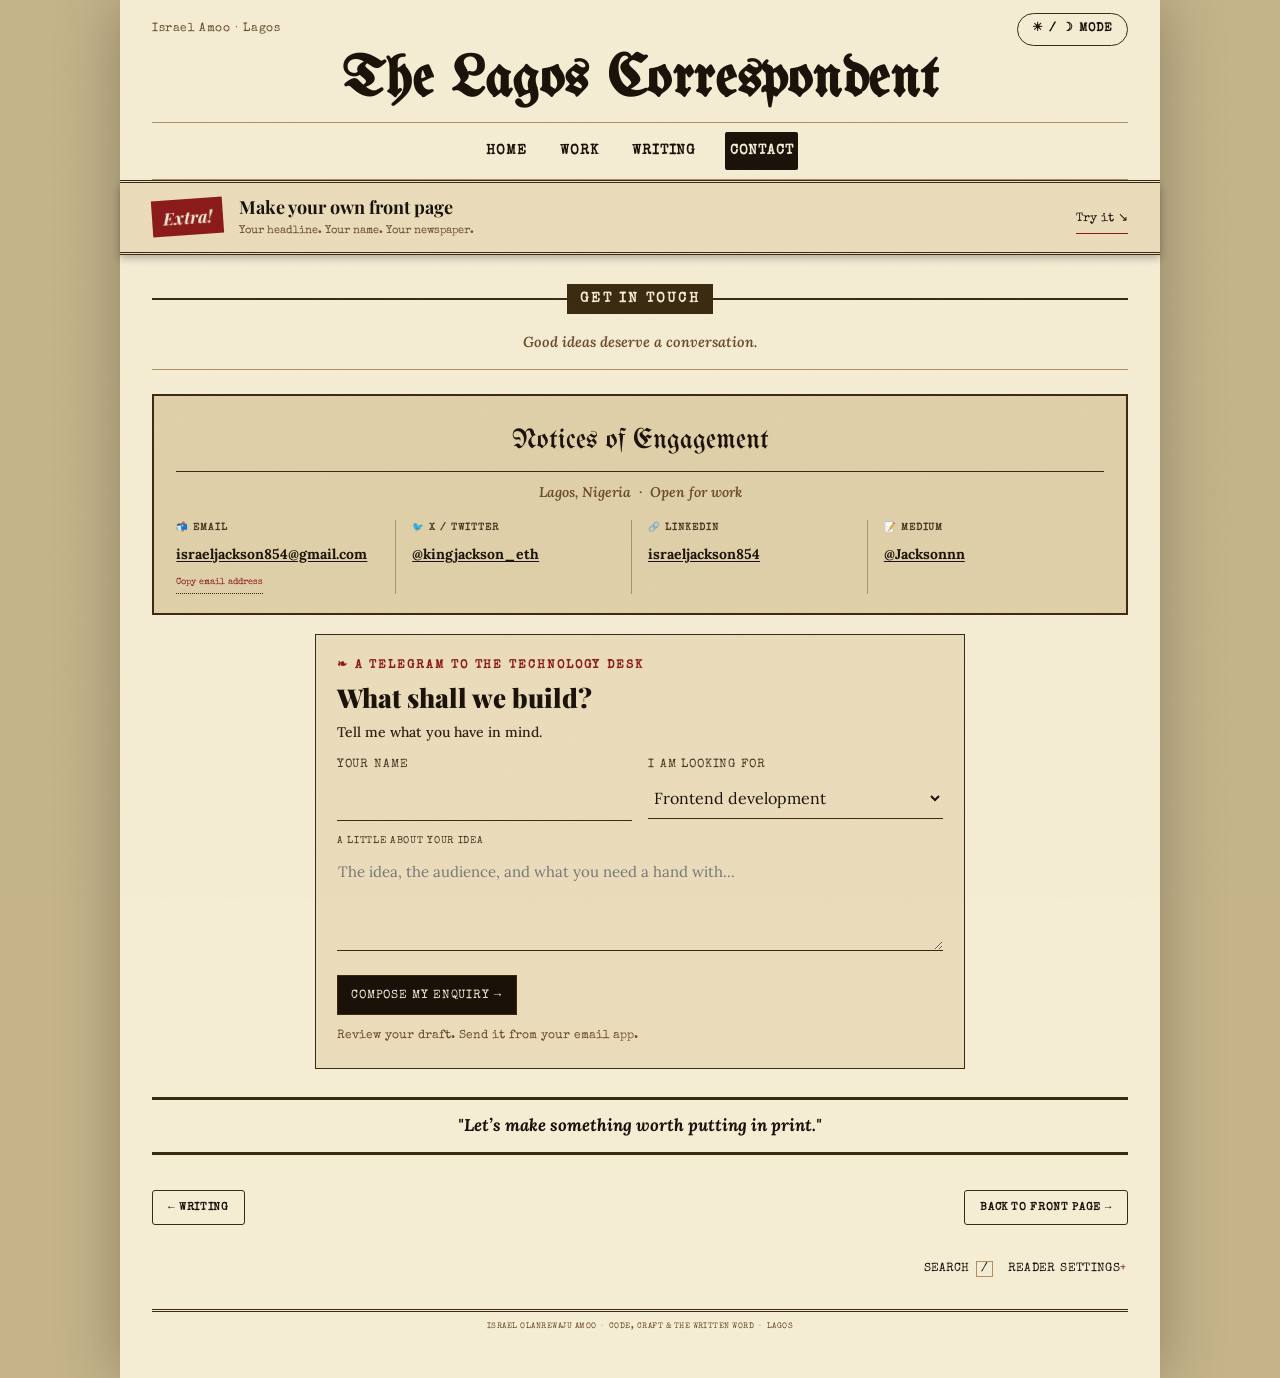
==== commit 69d29fcc: "Enlarge desktop type and spotlight the Printing Room" ====
--- a/notices.html
+++ b/notices.html
@@ -20,7 +20,7 @@
 <script src="theme.js?v=3"></script>
 <link rel="stylesheet" href="style.css">
 <link rel="stylesheet" href="interactions.css">
-<link rel="stylesheet" href="frontpage.css?v=3">
+<link rel="stylesheet" href="frontpage.css?v=5">
 </head>
 <body>
 <a class="skip-link" href="#main-content">Skip to content</a>
@@ -55,6 +55,9 @@
       <a href="notices.html" class="current" aria-current="page">Contact</a>
     </nav>
   </header>
+
+  <a class="press-callout" href="index.html#press-room"><span class="callout-extra">Extra!</span><span class="callout-title">Make your own front page<span class="callout-caption">Your headline. Your name. Your newspaper.</span></span><span class="callout-action">Try it <span aria-hidden="true">↘</span></span></a>
+
 
 
 
--- a/frontpage.css
+++ b/frontpage.css
@@ -149,11 +149,6 @@
 .edition-preferences > summary { min-height: 44px; display: flex; align-items: center; }
 .js-motion .reveal:not(.revealed) { opacity: 1; transform: none; }
 .js-motion .section-head.revealed .section-head-label { animation: none; }
-.work-intro { padding: 1.6rem 0 1.3rem; display: flex; align-items: flex-end; justify-content: space-between; gap: 1.5rem; }
-.work-intro .eyebrow { font: 10px/1.7 'Special Elite',monospace; letter-spacing: .035em; margin: 0 0 .65rem; }
-.work-intro h2 { font: 700 clamp(30px,4.1vw,45px)/1.1 'Playfair Display',serif; letter-spacing: -.035em; margin: 0; }
-.work-intro h2 em { color: var(--red-ink); font-weight: 400; }
-.work-contact { font: 11px/1.6 'Special Elite',monospace; color: var(--ink); white-space: nowrap; padding: .7rem 0; text-underline-offset: 5px; }
 .work-section-heading { display: flex; justify-content: space-between; align-items: center; gap: 1rem; padding: .7rem 0 1rem; border-top: 3px double var(--rule); }
 .work-section-heading h2 { margin: 0; font: 10px 'Special Elite',monospace; text-transform: uppercase; letter-spacing: .08em; }
 .work-section-heading a { color: var(--ink); font: 11px 'Special Elite',monospace; text-decoration: none; padding-block: .35rem; }
@@ -166,13 +161,6 @@
 .dispatch figcaption { padding-top: .7rem; }
 .dispatch-name { font-size: 21px; }
 .dispatch-meta { font-size: 10px; text-transform: none; letter-spacing: 0; margin-top: .2rem; }
-.about-correspondent { margin: 0; padding: .4rem 0; border-top: 1px solid var(--rule); }
-.about-correspondent > summary { font-size: 11px; color: var(--ink); }
-.about-inner { display: flex; gap: 1.1rem; align-items: flex-start; max-width: 640px; padding: .6rem 0 1.3rem; }
-.about-inner > img { object-fit: cover; filter: grayscale(1) sepia(.25); flex-shrink: 0; }
-.about-inner p { font: 14px/1.8 'Lora',serif; margin: 0 0 .8rem; }
-.about-links { display: flex; gap: 1.5rem; flex-wrap: wrap; font: 11px 'Special Elite',monospace; }
-.about-links a { color: var(--ink); text-underline-offset: 4px; }
 .sunday-supplement { border-block: 1px solid var(--rule); margin-bottom: 0; }
 .sunday-supplement > summary { padding: .8rem 0; }
 .supplement-name { font: 11px 'Special Elite',monospace; }
@@ -183,15 +171,66 @@
   .masthead-nav { gap: .8rem; flex-wrap: nowrap; justify-content: space-between; }
   .masthead-nav a { font-size: 11px; padding: .55rem .25rem; }
   .masthead-top { font-size: 9px; }
-  .work-intro { display: block; padding: 1.2rem 0 1rem; }
-  .work-intro .eyebrow { font-size: 9px; max-width: 310px; }
-  .work-intro h2 { font-size: clamp(29px,8vw,42px); }
-  .work-contact { display: inline-block; margin-top: .65rem; padding: .4rem 0; }
   .dispatch-grid { grid-template-columns: 1fr; gap: 1.5rem; }
   .dispatch-image { aspect-ratio: 1.65; }
   .dispatch-name { font-size: 22px; }
   .dispatch-meta { font-size: 10px; }
-  .about-inner > img { width: 70px; height: 85px; }
-  .about-inner { gap: .8rem; }
   .edition-tools { margin-inline: 1rem; }
 }
+
+/* Restore the introduction as a compact editorial spread. */
+.restored-intro { padding: 1.6rem 0 1.8rem; }
+.restored-intro .lead-headline { font-size: clamp(40px,5.2vw,61px); margin: .55rem 0 .8rem; }
+.restored-intro .deck { max-width: 385px; font-size: 16px; line-height: 1.65; }
+.restored-intro .front-page-links { margin: .9rem 0; }
+.restored-intro .byline-fold { margin-top: .7rem; padding-top: .35rem; }
+.restored-intro .stats-strip { margin-top: .6rem; }
+.restored-intro .stat-num { font-size: 25px; }
+.restored-intro .portrait-circle { height: 240px; }
+.restored-intro .byline-meta { flex-wrap: wrap; row-gap: .45rem; }
+@media (max-width: 600px) {
+  .restored-intro { padding: 1.2rem 0 1.5rem; gap: 1.25rem; }
+  .restored-intro .lead-headline { font-size: clamp(40px,11vw,56px); }
+  .restored-intro .deck { font-size: 15px; }
+  .restored-intro .portrait-circle { height: 100px; }
+  .restored-intro .portrait-caption { font-size: 10px; }
+}
+
+/* An invitation in the first screen, pinned like a newspaper extra. */
+.press-callout { position: sticky; top: 0; z-index: 40; display: flex; align-items: center; gap: 1rem; padding: .8rem 2rem; background: var(--paper-dark); color: var(--ink); border-bottom: 3px double var(--rule); text-decoration: none; box-shadow: 0 3px 8px var(--shadow); }
+.callout-extra { flex-shrink: 0; background: var(--red-ink); color: var(--paper); font: 700 17px 'Playfair Display',serif; font-style: italic; padding: .45rem .7rem; transform: rotate(-4deg); }
+.callout-title { font: 700 18px/1.3 'Playfair Display',serif; }
+.callout-caption { display: block; margin-top: .2rem; font: 11px/1.5 'Special Elite',monospace; color: var(--sepia); }
+.callout-action { margin-left: auto; flex-shrink: 0; font: 12px 'Special Elite',monospace; border-bottom: 1px solid var(--red-ink); padding-block: .5rem; }
+.callout-action span { display: inline-block; transition: transform .2s; }
+.press-callout:hover .callout-action span { transform: translate(2px,2px); }
+.press-callout:focus-visible { outline: 3px solid var(--red-ink); outline-offset: -5px; }
+#press-room, #lagos-archive, .site-card, #main-content { scroll-margin-top: 110px; }
+.reading-room { border-top: 3px double var(--rule); padding-top: 1.4rem; }
+@media (min-width: 861px) {
+  .paper-title { font-size: 58px; }
+  .masthead-top, .theme-toggle { font-size: 12px; }
+  .masthead-nav a { font-size: 14px; }
+  .restored-intro .lead-headline { font-size: 68px; }
+  .restored-intro .deck { font-size: 20px; max-width: 460px; }
+  .eyebrow, .front-lead .front-page-links a, .byline-fold summary, .byline-meta, .front-byline .portrait-caption, .front-lead .stat-label { font-size: 12px; }
+  .byline-fold .body-text { font-size: 17px; }
+  .front-lead .stat-num { font-size: 32px; }
+  .work-section-heading h2, .work-section-heading a, .section-head-label, .supplement-name { font-size: 14px; }
+  .dispatch-name, .site-card .card-title { font-size: 27px; }
+  .dispatch-meta, .site-card .card-role, .site-card .card-link, .project-note button, .filter-bar button { font-size: 13px; }
+  .site-card .card-desc, .body-text, .writing-list li { font-size: 17px; }
+  .article-entry .body-text { font-size: 17px !important; }
+  .article-meta, .edition-note, .press-form label, .telegram-fields label, .edition-action { font-size: 12px; }
+  .press-form input, .telegram-fields input, .telegram-fields select, .telegram-fields textarea { font-size: 16px; }
+  .edition-tools button, .edition-preferences > summary { font-size: 12px; }
+}
+@media (max-width:600px) {
+  .press-callout { padding: .65rem 1rem; gap: .65rem; }
+  .callout-extra { font-size: 14px; padding: .35rem .45rem; }
+  .callout-title { font-size: 15px; }
+  .callout-caption { display: none; }
+  .callout-action { font-size: 11px; }
+  #press-room, #lagos-archive, .site-card, #main-content { scroll-margin-top: 85px; }
+}
+@media print { .press-callout { display: none; } }
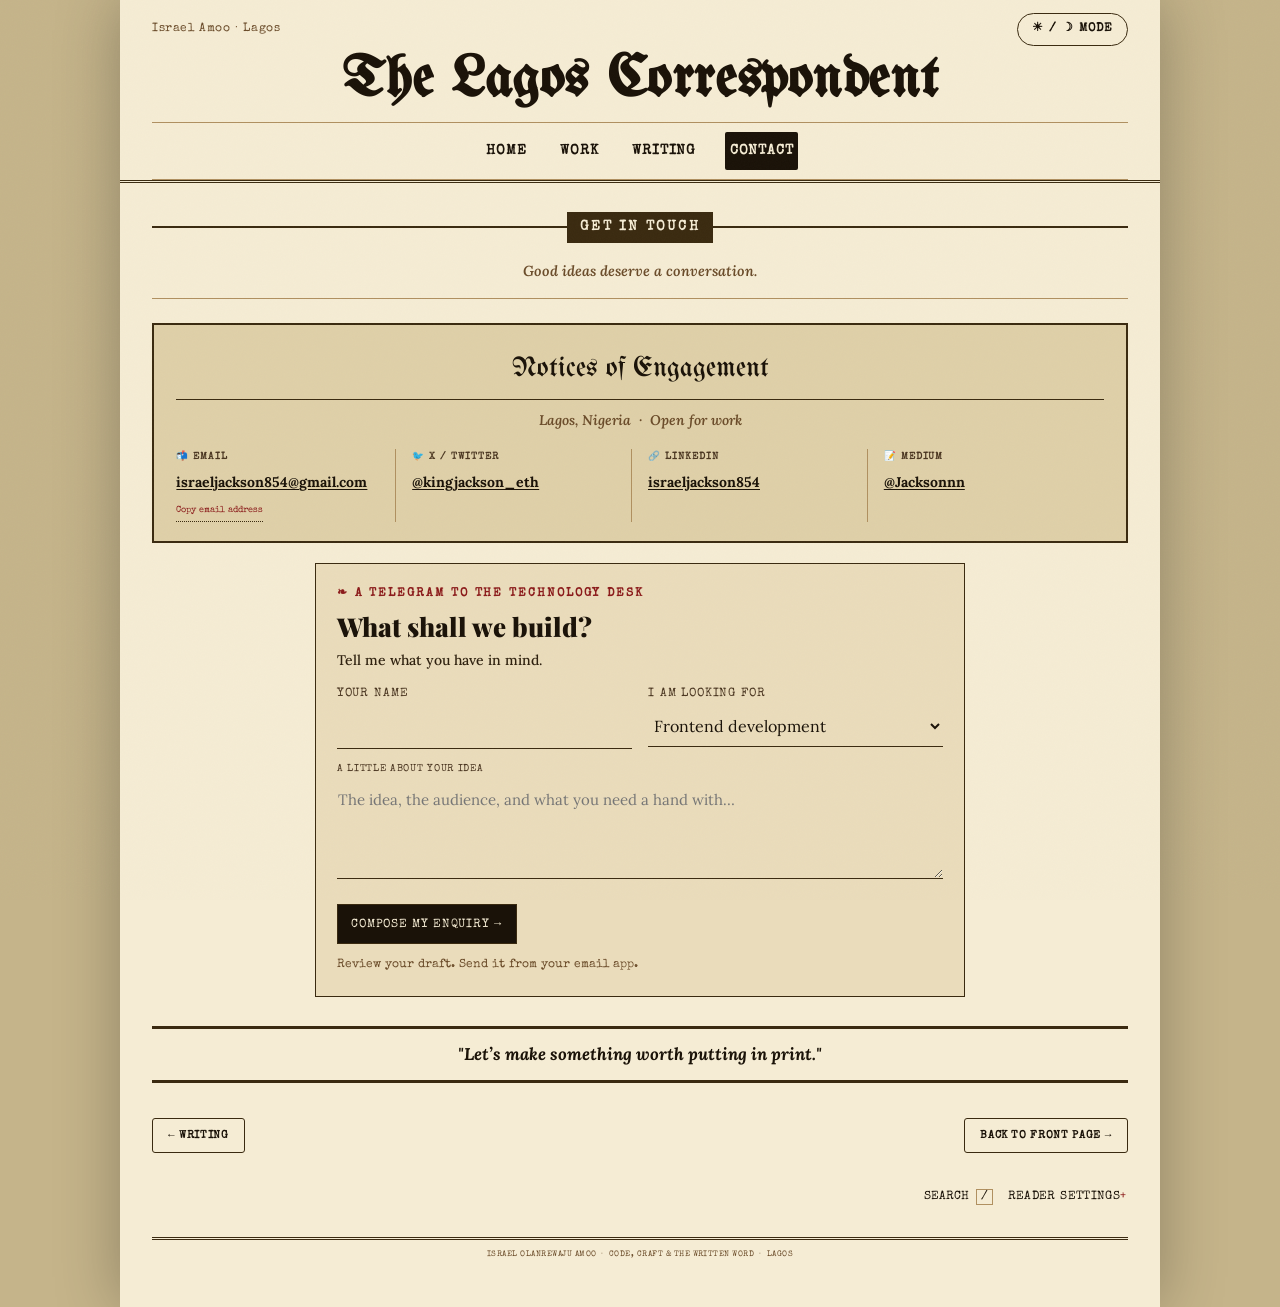
==== commit bba1491c: "Keep the callout on Home and in normal flow on mobile" ====
--- a/notices.html
+++ b/notices.html
@@ -20,7 +20,7 @@
 <script src="theme.js?v=3"></script>
 <link rel="stylesheet" href="style.css">
 <link rel="stylesheet" href="interactions.css">
-<link rel="stylesheet" href="frontpage.css?v=5">
+<link rel="stylesheet" href="frontpage.css?v=6">
 </head>
 <body>
 <a class="skip-link" href="#main-content">Skip to content</a>
@@ -56,7 +56,6 @@
     </nav>
   </header>
 
-  <a class="press-callout" href="index.html#press-room"><span class="callout-extra">Extra!</span><span class="callout-title">Make your own front page<span class="callout-caption">Your headline. Your name. Your newspaper.</span></span><span class="callout-action">Try it <span aria-hidden="true">↘</span></span></a>
 
 
 
@@ -144,7 +143,7 @@
 </dialog>
 <div class="edition-toast" id="edition-status" role="status" aria-live="polite" hidden></div>
 <button class="back-to-top" type="button" aria-label="Back to the masthead" hidden>↑</button>
-<script type="application/json" id="edition-index-data">[{"title": "Meet Israel Olanrewaju Amoo", "description": "Frontend engineer, technical writer and product builder. Lagos, Nigeria.", "type": "Page 01 · Front page", "url": "index.html"}, {"title": "Shipped projects", "description": "Explore six builds across hospitality, property, commerce, Web3 and games.", "type": "Page 02 · Portfolio", "url": "portfolio.html"}, {"title": "Articles & threads", "description": "Bitcoin, ZK proofs, NFTs and Web3, explained simply.", "type": "Page 03 · Writing", "url": "writing.html"}, {"title": "Start a conversation", "description": "Build a project enquiry or find my email, X and LinkedIn.", "type": "Page 04 · Correspondence", "url": "notices.html"}, {"title": "Make your own front page", "description": "Typeset a headline and download your own newspaper keepsake.", "type": "Play · Printing room", "url": "index.html#press-room"}, {"title": "Lagos, before the internet", "description": "A 1926 newspaper record and a 1960 independence newsreel.", "type": "Explore · Lagos archive", "url": "index.html#lagos-archive"}, {"title": "Blackbell Nigeria", "description": "Fine dining restaurant — full menu presentation, clean booking experience.", "type": "Project · Design & development", "url": "portfolio.html#blackbell-nigeria"}, {"title": "Vistacraft Homes", "description": "Luxury off-plan apartments in Lekki, Lagos — premium real estate, built with precision.", "type": "Project · Design & development", "url": "portfolio.html#vistacraft-homes"}, {"title": "Villa Corallina", "description": "Private island sanctuary in Moorea, French Polynesia — five-star exclusivity, built to book.", "type": "Project · Design & development", "url": "portfolio.html#villa-corallina"}, {"title": "Figure234", "description": "Collectible figure ordering platform — built for serious collectors, optimised to convert.", "type": "Project · Design & development", "url": "portfolio.html#figure234"}, {"title": "Degen Lifestyles", "description": "Web3 Creator DAO — on-chain community for traders, builders and culture-native creators.", "type": "Project · Design & development", "url": "portfolio.html#degen-lifestyles"}, {"title": "Doodlemon Jigsaw", "description": "Interactive Web3 puzzle game — doodled Pokémon cards rebuilt piece by piece. Where Doodles meets Pokémon.", "type": "Project · Design & development", "url": "portfolio.html#doodlemon-jigsaw"}, {"title": "Citrea: Bringing ZK Rollups and Smart Contracts to Bitcoin", "description": "Bitcoin is the most secure blockchain — but it can't run smart contracts. Citrea changes that with ZK rollups. Here's how.", "type": "Article · Medium", "url": "https://medium.com/@Jacksonnn/citrea-bringing-zk-rollups-and-smart-contracts-to-bitcoin-54c1bc8833cb"}, {"title": "The Blockchain Thread You Need to Read", "description": "A deep-dive thread on blockchain fundamentals, explained sharply and without jargon for builders and newcomers alike.", "type": "Article · Thread", "url": "https://x.com/kingjackson_eth/status/1885987423995195669"}, {"title": "Introducing Mittaria Origin 🧵", "description": "A Web3 project uniting co-owners, co-creators, and community — nurturing an animation-led NFT world unlike anything before it.", "type": "Article · Medium", "url": "https://medium.com/@Jacksonnn/introducing-mittaria-origin-b721bad26d1e"}, {"title": "NFTs Are Not Dead — You're Just Looking in the Wrong Place", "description": "The mainstream narrative killed NFTs. The builders didn't get the memo. A thread on what's actually happening on-chain.", "type": "Article · Thread", "url": "https://x.com/kingjackson_eth/status/2056751882916307359"}, {"title": "Brevis: The ZK Coprocessor Transforming Data-Driven Blockchain", "description": "Smart contracts are limited by what the chain allows them to see. Brevis unlocks off-chain data — securely, via ZK proofs.", "type": "Article · Medium", "url": "https://medium.com/@Jacksonnn/brevis-the-zk-coprocessor-transforming-data-driven-blockchain-cca587b9eef4"}, {"title": "Why ZK Proofs Are the Biggest Shift in Blockchain Since Ethereum", "description": "Zero-knowledge proofs sound academic. The implications are anything but. A thread breaking down why this matters right now.", "type": "Article · Thread", "url": "https://x.com/kingjackson_eth/status/1884619133150462299"}]</script>
+<script type="application/json" id="edition-index-data">[{"title": "Meet Israel Olanrewaju Amoo", "description": "Frontend engineer, technical writer and product builder. Lagos, Nigeria.", "type": "Page 01 · Front page", "url": "index.html"}, {"title": "Shipped projects", "description": "Explore six builds across hospitality, property, commerce, Web3 and games.", "type": "Page 02 · Portfolio", "url": "portfolio.html"}, {"title": "Articles & threads", "description": "Bitcoin, ZK proofs, NFTs and Web3, explained simply.", "type": "Page 03 · Writing", "url": "writing.html"}, {"title": "Start a conversation", "description": "Build a project enquiry or find my email, X and LinkedIn.", "type": "Page 04 · Correspondence", "url": "notices.html"}, {"title": "Make your own front page", "description": "Typeset a headline and download your own newspaper keepsake.", "type": "Play · Printing room", "url": "index.html#press-room"}, {"title": "Lagos, before the internet", "description": "A 1926 newspaper record and a 1960 independence newsreel.", "type": "Explore · Lagos archive", "url": "index.html#lagos-archive"}, {"title": "Community Pulse", "description": "Web3 collaboration platform for communities, projects and collaboration managers.", "type": "Project · Design & development", "url": "portfolio.html#community-pulse"}, {"title": "Blackbell Nigeria", "description": "Fine dining restaurant — full menu presentation, clean booking experience.", "type": "Project · Design & development", "url": "portfolio.html#blackbell-nigeria"}, {"title": "Vistacraft Homes", "description": "Luxury off-plan apartments in Lekki, Lagos — premium real estate, built with precision.", "type": "Project · Design & development", "url": "portfolio.html#vistacraft-homes"}, {"title": "Figure234", "description": "Collectible figure ordering platform — built for serious collectors, optimised to convert.", "type": "Project · Design & development", "url": "portfolio.html#figure234"}, {"title": "Degen Lifestyles", "description": "Web3 Creator DAO — on-chain community for traders, builders and culture-native creators.", "type": "Project · Design & development", "url": "portfolio.html#degen-lifestyles"}, {"title": "Doodlemon Jigsaw", "description": "Interactive Web3 puzzle game — doodled Pokémon cards rebuilt piece by piece. Where Doodles meets Pokémon.", "type": "Project · Design & development", "url": "portfolio.html#doodlemon-jigsaw"}, {"title": "Citrea: Bringing ZK Rollups and Smart Contracts to Bitcoin", "description": "Bitcoin is the most secure blockchain — but it can't run smart contracts. Citrea changes that with ZK rollups. Here's how.", "type": "Article · Medium", "url": "https://medium.com/@Jacksonnn/citrea-bringing-zk-rollups-and-smart-contracts-to-bitcoin-54c1bc8833cb"}, {"title": "The Blockchain Thread You Need to Read", "description": "A deep-dive thread on blockchain fundamentals, explained sharply and without jargon for builders and newcomers alike.", "type": "Article · Thread", "url": "https://x.com/kingjackson_eth/status/1885987423995195669"}, {"title": "Introducing Mittaria Origin 🧵", "description": "A Web3 project uniting co-owners, co-creators, and community — nurturing an animation-led NFT world unlike anything before it.", "type": "Article · Medium", "url": "https://medium.com/@Jacksonnn/introducing-mittaria-origin-b721bad26d1e"}, {"title": "NFTs Are Not Dead — You're Just Looking in the Wrong Place", "description": "The mainstream narrative killed NFTs. The builders didn't get the memo. A thread on what's actually happening on-chain.", "type": "Article · Thread", "url": "https://x.com/kingjackson_eth/status/2056751882916307359"}, {"title": "Brevis: The ZK Coprocessor Transforming Data-Driven Blockchain", "description": "Smart contracts are limited by what the chain allows them to see. Brevis unlocks off-chain data — securely, via ZK proofs.", "type": "Article · Medium", "url": "https://medium.com/@Jacksonnn/brevis-the-zk-coprocessor-transforming-data-driven-blockchain-cca587b9eef4"}, {"title": "Why ZK Proofs Are the Biggest Shift in Blockchain Since Ethereum", "description": "Zero-knowledge proofs sound academic. The implications are anything but. A thread breaking down why this matters right now.", "type": "Article · Thread", "url": "https://x.com/kingjackson_eth/status/1884619133150462299"}]</script>
 <script src="press-transition.js?v=3" defer></script>
 <script src="edition.js?v=3" defer></script>
 
--- a/frontpage.css
+++ b/frontpage.css
@@ -205,7 +205,7 @@
 .callout-action span { display: inline-block; transition: transform .2s; }
 .press-callout:hover .callout-action span { transform: translate(2px,2px); }
 .press-callout:focus-visible { outline: 3px solid var(--red-ink); outline-offset: -5px; }
-#press-room, #lagos-archive, .site-card, #main-content { scroll-margin-top: 110px; }
+#press-room, #lagos-archive, #selected-work, .site-card, #main-content { scroll-margin-top: 110px; }
 .reading-room { border-top: 3px double var(--rule); padding-top: 1.4rem; }
 @media (min-width: 861px) {
   .paper-title { font-size: 58px; }
@@ -226,11 +226,19 @@
   .edition-tools button, .edition-preferences > summary { font-size: 12px; }
 }
 @media (max-width:600px) {
-  .press-callout { padding: .65rem 1rem; gap: .65rem; }
+  .press-callout { position: static; padding: .65rem 1rem; gap: .65rem; }
   .callout-extra { font-size: 14px; padding: .35rem .45rem; }
   .callout-title { font-size: 15px; }
   .callout-caption { display: none; }
   .callout-action { font-size: 11px; }
-  #press-room, #lagos-archive, .site-card, #main-content { scroll-margin-top: 85px; }
+  #press-room, #lagos-archive, #selected-work, .site-card, #main-content { scroll-margin-top: 1rem; }
 }
 @media print { .press-callout { display: none; } }
+
+/* Featured sites render live, with a separate clear link to the full website. */
+.live-preview { position: relative; }
+.live-preview iframe { position: absolute; inset: 0; width: 300%; height: 300%; border: 0; transform: scale(.333333); transform-origin: top left; background: white; }
+.live-dispatch-link { display: flex; align-items: center; justify-content: space-between; gap: 1rem; padding-top: .7rem; color: var(--ink); text-decoration: none; }
+.live-dispatch-link:focus-visible { outline: 2px solid var(--red-ink); outline-offset: 4px; }
+.site-card:is(#community-pulse,#vistacraft-homes) iframe { z-index: 2; pointer-events: auto; }
+.site-card#vistacraft-homes .project-shot { z-index: 0; }
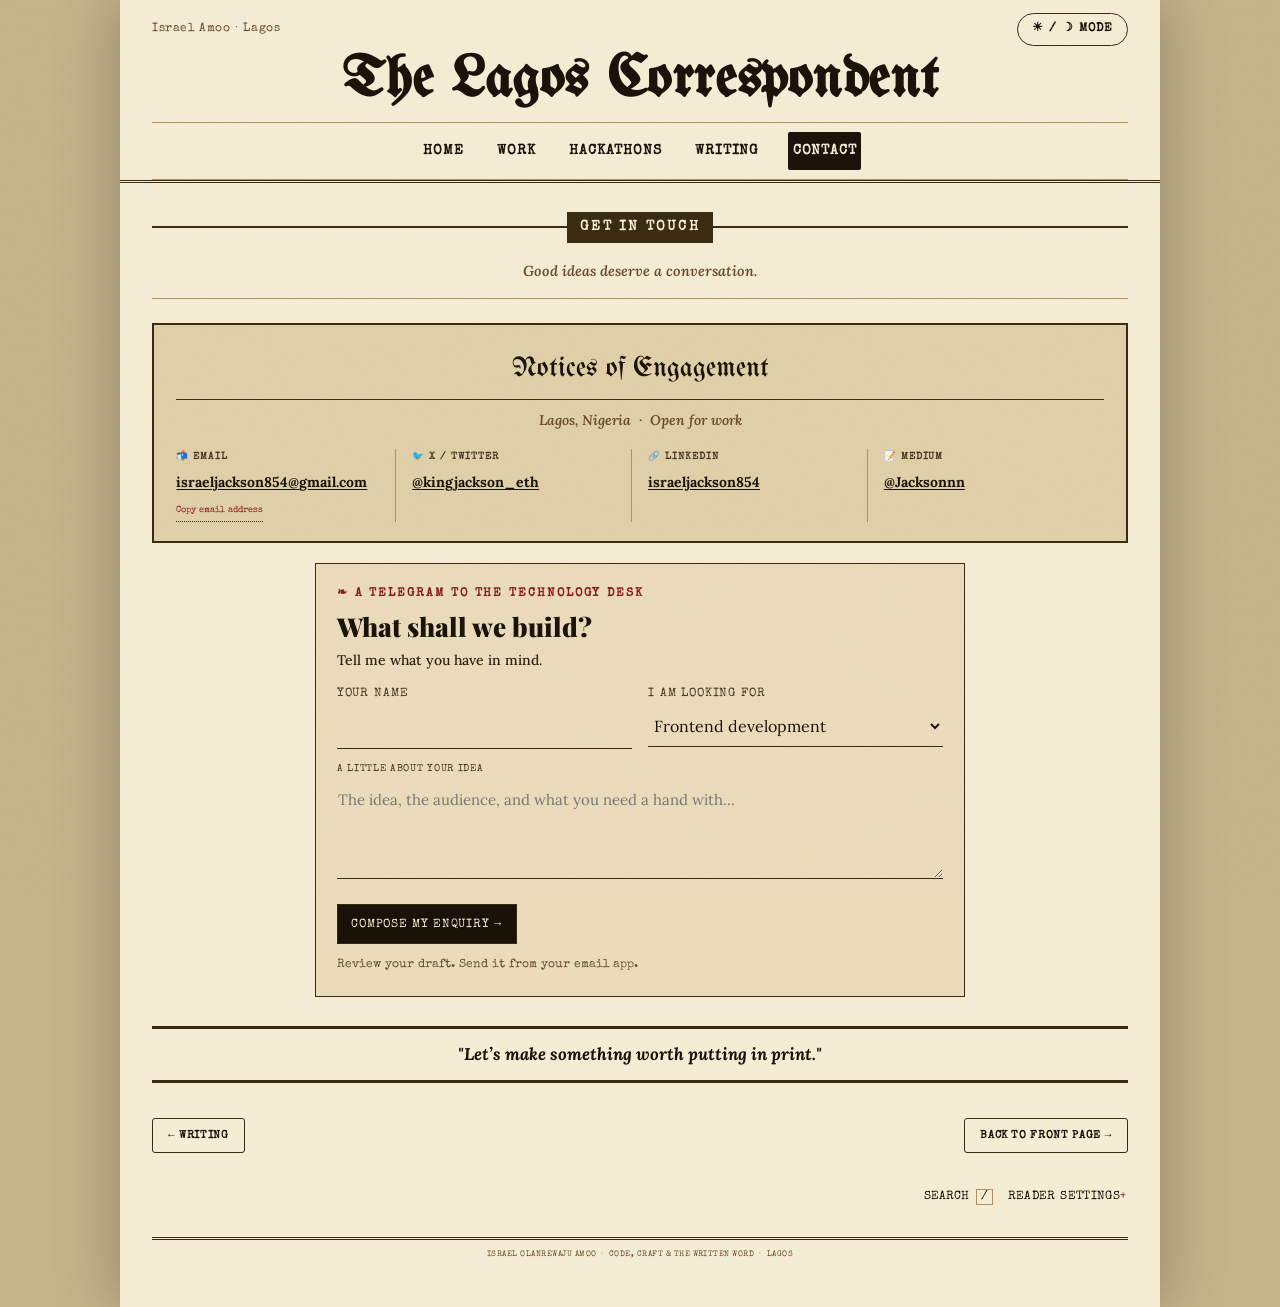
==== commit c665ad5e: "Add accessible hackathon project listings" ====
--- a/notices.html
+++ b/notices.html
@@ -20,7 +20,7 @@
 <script src="theme.js?v=3"></script>
 <link rel="stylesheet" href="style.css">
 <link rel="stylesheet" href="interactions.css">
-<link rel="stylesheet" href="frontpage.css?v=6">
+<link rel="stylesheet" href="frontpage.css?v=9">
 </head>
 <body>
 <a class="skip-link" href="#main-content">Skip to content</a>
@@ -38,7 +38,7 @@
   <div class="curtain-rule"></div><div class="curtain-footer"><span>Frontend engineering · Technical writing · Product</span><span>Open a new chapter →</span></div>
 </div></div></div>
 <button class="paper-skip" id="skip-paper" type="button" hidden>Skip opening · Esc</button>
-<button class="paper-unfold" id="unfold-paper" type="button" hidden>Unfold the paper ↗</button>
+<button class="paper-unfold" id="unfold-paper" type="button" hidden>Unfold the paper ↗︎</button>
 <div class="reading-progress" aria-hidden="true"></div>
 <div class="newspaper">
 
@@ -51,6 +51,7 @@
     <nav class="masthead-nav" aria-label="Main navigation">
       <a href="index.html">Home</a>
       <a href="portfolio.html">Work</a>
+      <a href="portfolio.html#hackathons">Hackathons</a>
       <a href="writing.html">Writing</a>
       <a href="notices.html" class="current" aria-current="page">Contact</a>
     </nav>
@@ -109,7 +110,7 @@
       <div class="edition-actions"><button class="edition-action primary" type="submit">Compose my enquiry →</button></div>
       <p class="edition-note" style="margin-top:.7rem">Review your draft. Send it from your email app.</p>
       <div class="telegram-preview" id="telegram-preview" hidden></div>
-      <div class="edition-actions" id="enquiry-actions" hidden><a class="edition-action primary" id="open-enquiry" href="mailto:israeljackson854@gmail.com">Open in email app ↗</a><button class="edition-action" type="button" id="copy-enquiry">Copy draft</button></div>
+      <div class="edition-actions" id="enquiry-actions" hidden><a class="edition-action primary" id="open-enquiry" href="mailto:israeljackson854@gmail.com">Open in email app ↗︎</a><button class="edition-action" type="button" id="copy-enquiry">Copy draft</button></div>
     </form>
 
     <div class="pull-quote" style="margin-top:1.8rem;">
@@ -125,7 +126,7 @@
 
   <div class="edition-tools" aria-label="Reading room controls" data-enhancement hidden>
 
-    <div class="edition-tools-group"><button type="button" data-open-index aria-haspopup="dialog" aria-controls="edition-index">Search <kbd>/</kbd></button><details class="edition-preferences"><summary>Reader settings</summary><div class="preferences-panel"><button type="button" data-toggle-motion aria-pressed="true">Motion: on</button><button type="button" data-toggle-sound aria-pressed="false">Sound: off</button><button type="button" data-replay-press>Replay opening ↗</button></div></details></div>
+    <div class="edition-tools-group"><button type="button" data-open-index aria-haspopup="dialog" aria-controls="edition-index">Search <kbd>/</kbd></button><details class="edition-preferences"><summary>Reader settings</summary><div class="preferences-panel"><button type="button" data-toggle-motion aria-pressed="true">Motion: on</button><button type="button" data-toggle-sound aria-pressed="false">Sound: off</button><button type="button" data-replay-press>Replay opening ↗︎</button></div></details></div>
   </div>
   <hr class="footer-rule">
   <div class="footer-text">ISRAEL OLANREWAJU AMOO &nbsp;·&nbsp; CODE, CRAFT &amp; THE WRITTEN WORD &nbsp;·&nbsp; LAGOS</div>
@@ -145,7 +146,7 @@
 <button class="back-to-top" type="button" aria-label="Back to the masthead" hidden>↑</button>
 <script type="application/json" id="edition-index-data">[{"title": "Meet Israel Olanrewaju Amoo", "description": "Frontend engineer, technical writer and product builder. Lagos, Nigeria.", "type": "Page 01 · Front page", "url": "index.html"}, {"title": "Shipped projects", "description": "Explore six builds across hospitality, property, commerce, Web3 and games.", "type": "Page 02 · Portfolio", "url": "portfolio.html"}, {"title": "Articles & threads", "description": "Bitcoin, ZK proofs, NFTs and Web3, explained simply.", "type": "Page 03 · Writing", "url": "writing.html"}, {"title": "Start a conversation", "description": "Build a project enquiry or find my email, X and LinkedIn.", "type": "Page 04 · Correspondence", "url": "notices.html"}, {"title": "Make your own front page", "description": "Typeset a headline and download your own newspaper keepsake.", "type": "Play · Printing room", "url": "index.html#press-room"}, {"title": "Lagos, before the internet", "description": "A 1926 newspaper record and a 1960 independence newsreel.", "type": "Explore · Lagos archive", "url": "index.html#lagos-archive"}, {"title": "Community Pulse", "description": "Web3 collaboration platform for communities, projects and collaboration managers.", "type": "Project · Design & development", "url": "portfolio.html#community-pulse"}, {"title": "Blackbell Nigeria", "description": "Fine dining restaurant — full menu presentation, clean booking experience.", "type": "Project · Design & development", "url": "portfolio.html#blackbell-nigeria"}, {"title": "Vistacraft Homes", "description": "Luxury off-plan apartments in Lekki, Lagos — premium real estate, built with precision.", "type": "Project · Design & development", "url": "portfolio.html#vistacraft-homes"}, {"title": "Figure234", "description": "Collectible figure ordering platform — built for serious collectors, optimised to convert.", "type": "Project · Design & development", "url": "portfolio.html#figure234"}, {"title": "Degen Lifestyles", "description": "Web3 Creator DAO — on-chain community for traders, builders and culture-native creators.", "type": "Project · Design & development", "url": "portfolio.html#degen-lifestyles"}, {"title": "Doodlemon Jigsaw", "description": "Interactive Web3 puzzle game — doodled Pokémon cards rebuilt piece by piece. Where Doodles meets Pokémon.", "type": "Project · Design & development", "url": "portfolio.html#doodlemon-jigsaw"}, {"title": "Citrea: Bringing ZK Rollups and Smart Contracts to Bitcoin", "description": "Bitcoin is the most secure blockchain — but it can't run smart contracts. Citrea changes that with ZK rollups. Here's how.", "type": "Article · Medium", "url": "https://medium.com/@Jacksonnn/citrea-bringing-zk-rollups-and-smart-contracts-to-bitcoin-54c1bc8833cb"}, {"title": "The Blockchain Thread You Need to Read", "description": "A deep-dive thread on blockchain fundamentals, explained sharply and without jargon for builders and newcomers alike.", "type": "Article · Thread", "url": "https://x.com/kingjackson_eth/status/1885987423995195669"}, {"title": "Introducing Mittaria Origin 🧵", "description": "A Web3 project uniting co-owners, co-creators, and community — nurturing an animation-led NFT world unlike anything before it.", "type": "Article · Medium", "url": "https://medium.com/@Jacksonnn/introducing-mittaria-origin-b721bad26d1e"}, {"title": "NFTs Are Not Dead — You're Just Looking in the Wrong Place", "description": "The mainstream narrative killed NFTs. The builders didn't get the memo. A thread on what's actually happening on-chain.", "type": "Article · Thread", "url": "https://x.com/kingjackson_eth/status/2056751882916307359"}, {"title": "Brevis: The ZK Coprocessor Transforming Data-Driven Blockchain", "description": "Smart contracts are limited by what the chain allows them to see. Brevis unlocks off-chain data — securely, via ZK proofs.", "type": "Article · Medium", "url": "https://medium.com/@Jacksonnn/brevis-the-zk-coprocessor-transforming-data-driven-blockchain-cca587b9eef4"}, {"title": "Why ZK Proofs Are the Biggest Shift in Blockchain Since Ethereum", "description": "Zero-knowledge proofs sound academic. The implications are anything but. A thread breaking down why this matters right now.", "type": "Article · Thread", "url": "https://x.com/kingjackson_eth/status/1884619133150462299"}]</script>
 <script src="press-transition.js?v=3" defer></script>
-<script src="edition.js?v=3" defer></script>
+<script src="edition.js?v=4" defer></script>
 
 </body>
 </html>
--- a/frontpage.css
+++ b/frontpage.css
@@ -242,3 +242,64 @@
 .live-dispatch-link:focus-visible { outline: 2px solid var(--red-ink); outline-offset: 4px; }
 .site-card:is(#community-pulse,#vistacraft-homes) iframe { z-index: 2; pointer-events: auto; }
 .site-card#vistacraft-homes .project-shot { z-index: 0; }
+
+/* Vector arrows retain their ink colour and shape on iOS and desktop. */
+.dispatch-arrow svg { display: block; width: 1em; height: 1em; }
+
+/* Paper mechanics, adapted to the existing newspaper rather than a UI kit. */
+.press-machine { min-width: 0; padding: .7rem; border: 1px solid var(--rule); background: var(--paper-aged); box-shadow: 4px 5px 0 var(--paper-dark); }
+.press-chassis { position: relative; z-index: 2; display: flex; align-items: center; justify-content: space-between; gap: 1rem; padding: .8rem 1rem 1.2rem; color: var(--paper); background: var(--ink); border: 3px double var(--paper-aged); }
+.press-chassis::after { content: ''; position: absolute; left: 5%; right: 5%; bottom: 4px; height: 6px; border-radius: 6px; background: #050402; box-shadow: 0 1px 0 #fff3; }
+.press-maker { font: 9px/1.7 'Special Elite',monospace; text-transform: uppercase; letter-spacing: .1em; }
+.press-maker strong { font-weight: 400; color: #d0b483; }
+.press-lamp { width: 8px; height: 8px; border-radius: 50%; background: #c9b77f; box-shadow: 0 0 0 3px #c9b77f22; }
+.press-output { overflow: hidden; padding: 0 .65rem .8rem; }
+.press-machine .press-proof { margin: 0; transform: none; border-top: 0; box-shadow: 2px 3px 0 var(--rule-light); background: var(--paper); }
+.press-machine-footer { display: flex; align-items: center; justify-content: space-between; gap: 1rem; padding: .55rem .25rem .1rem; font: 9px/1.6 'Special Elite',monospace; color: var(--sepia); }
+.press-machine-footer button { flex-shrink: 0; background: transparent; border: 0; border-bottom: 1px dotted var(--rule); padding: .4rem 0; color: var(--ink); font: inherit; cursor: pointer; }
+.press-machine-footer button:disabled { opacity: .5; cursor: wait; }
+.is-printing .press-chassis { animation: press-rattle 160ms linear infinite; }
+.is-printing .press-lamp { background: #c57b42; }
+@keyframes press-rattle { 0%,100% { transform: translateX(0); } 25% { transform: translateX(.5px); } 75% { transform: translateX(-.5px); } }
+.morph-dialog[open] { animation: none; transform-origin: center; }
+.morph-dialog .project-detail-text { font-size: 16px; }
+.archive-layout { grid-template-columns: 320px minmax(0,1fr); }
+.clipping-box { padding: 1.3rem .75rem; min-width: 0; align-self: center; }
+.clipping-tray { height: 240px; position: relative; perspective: 850px; }
+.clipping-tray[hidden] { display: none; }
+.archive-clipping { position: absolute; top: 12px; left: calc(50% - 77px); width: 154px; height: 202px; display: flex; flex-direction: column; align-items: center; justify-content: space-between; gap: .4rem; border: 1px solid var(--rule); padding: .7rem; color: var(--ink); background: var(--paper); box-shadow: 3px 5px 0 var(--paper-dark); cursor: pointer; font: 11px/1.4 'Lora',serif; transition: transform .35s,box-shadow .35s; }
+.clipping-news { transform: translateX(-61px) rotate(-10deg); }
+.clipping-film { transform: translateX(61px) rotate(9deg); }
+.archive-clipping:hover, .archive-clipping:focus-visible { z-index: 3; transform: translateY(-12px) rotate(0); box-shadow: 4px 9px 0 var(--paper-dark); }
+.archive-clipping strong { font: 900 35px/1 'Playfair Display',serif; letter-spacing: -.04em; }
+.clipping-kicker { font: 7px/1.6 'Special Elite',monospace; text-transform: uppercase; border-block: 1px solid var(--rule-light); padding: .25rem 0; width: 100%; }
+.clipping-illustration { display: block; width: 100%; height: 48px; }
+.clipping-news .clipping-illustration { background: repeating-linear-gradient(transparent 0 4px,var(--rule-light) 4px 5px); mask-image: repeating-linear-gradient(90deg,#000 0 29%,transparent 29% 35%); }
+.clipping-film .clipping-illustration { background: var(--ink); color: var(--paper); border-block: 3px dashed var(--paper-aged); display: grid; place-items: center; font-size: 18px; }
+.clipping-inspect { font: 8px 'Special Elite',monospace; color: var(--red-ink); }
+.clipping-lid { position: relative; z-index: 4; display: flex; width: 100%; align-items: center; gap: 1rem; padding: 1.2rem 1rem; text-align: left; background: var(--paper-dark); color: var(--ink); border: 3px double var(--rule); box-shadow: 4px 5px 0 var(--paper-aged); cursor: pointer; }
+.clipping-box-seal { font: 45px/1 'UnifrakturMaguntia',serif; color: var(--red-ink); }
+.clipping-lid strong { display: block; font: 700 23px/1.2 'Playfair Display',serif; }
+.clipping-lid span span { display: block; font: 8px/1.7 'Special Elite',monospace; margin-top: .3rem; }
+.clipping-box-prompt { color: var(--red-ink); }
+.is-open .clipping-news { animation: clipping-fan-left .55s cubic-bezier(.2,.8,.2,1); }
+.is-open .clipping-film { animation: clipping-fan-right .6s cubic-bezier(.2,.8,.2,1); }
+@keyframes clipping-fan-left { from { transform: translateY(150px) scale(.8) rotate(0); opacity: 0; } to { transform: translateX(-61px) rotate(-10deg); opacity: 1; } }
+@keyframes clipping-fan-right { from { transform: translateY(150px) scale(.8) rotate(0); opacity: 0; } to { transform: translateX(61px) rotate(9deg); opacity: 1; } }
+.clipping-credit { font-size: 9px; text-align: center; margin: 1rem 0 0; }
+.archive-sheet .archive-number { display: none; }
+.archive-sheet .headline { font-size: 32px; margin: .65rem 0; }
+.archive-sheet .body-text { font-size: 16px; line-height: 1.8; }
+@media (max-width:760px) { .archive-layout { grid-template-columns: 1fr; } .clipping-box { max-width: 340px; width: 100%; margin: 0 auto; } }
+@media (prefers-reduced-motion: reduce) { .is-printing .press-chassis, .is-open .archive-clipping { animation: none; } }
+html[data-motion="off"] .is-printing .press-chassis, html[data-motion="off"] .is-open .archive-clipping { animation: none; }
+
+.hackathons { margin-block: 2rem 1rem; scroll-margin-top: 1rem; }
+.hackathon-list { list-style: none; margin: 0; padding: 0; }
+.hackathon-list article { height: 100%; padding: 1.25rem; border: 1px solid var(--rule); background: var(--paper-dark); }
+.hackathon-list .body-text { margin-block: .7rem; }
+.hackathon-list .edition-action { min-height: 44px; }
+.hackathons:focus-visible, .hackathon-list a:focus-visible { outline: 2px solid var(--red-ink); outline-offset: 3px; }
+@media (max-width: 600px) {
+  .masthead-nav { flex-wrap: wrap; justify-content: center; gap: .3rem .65rem; }
+}
